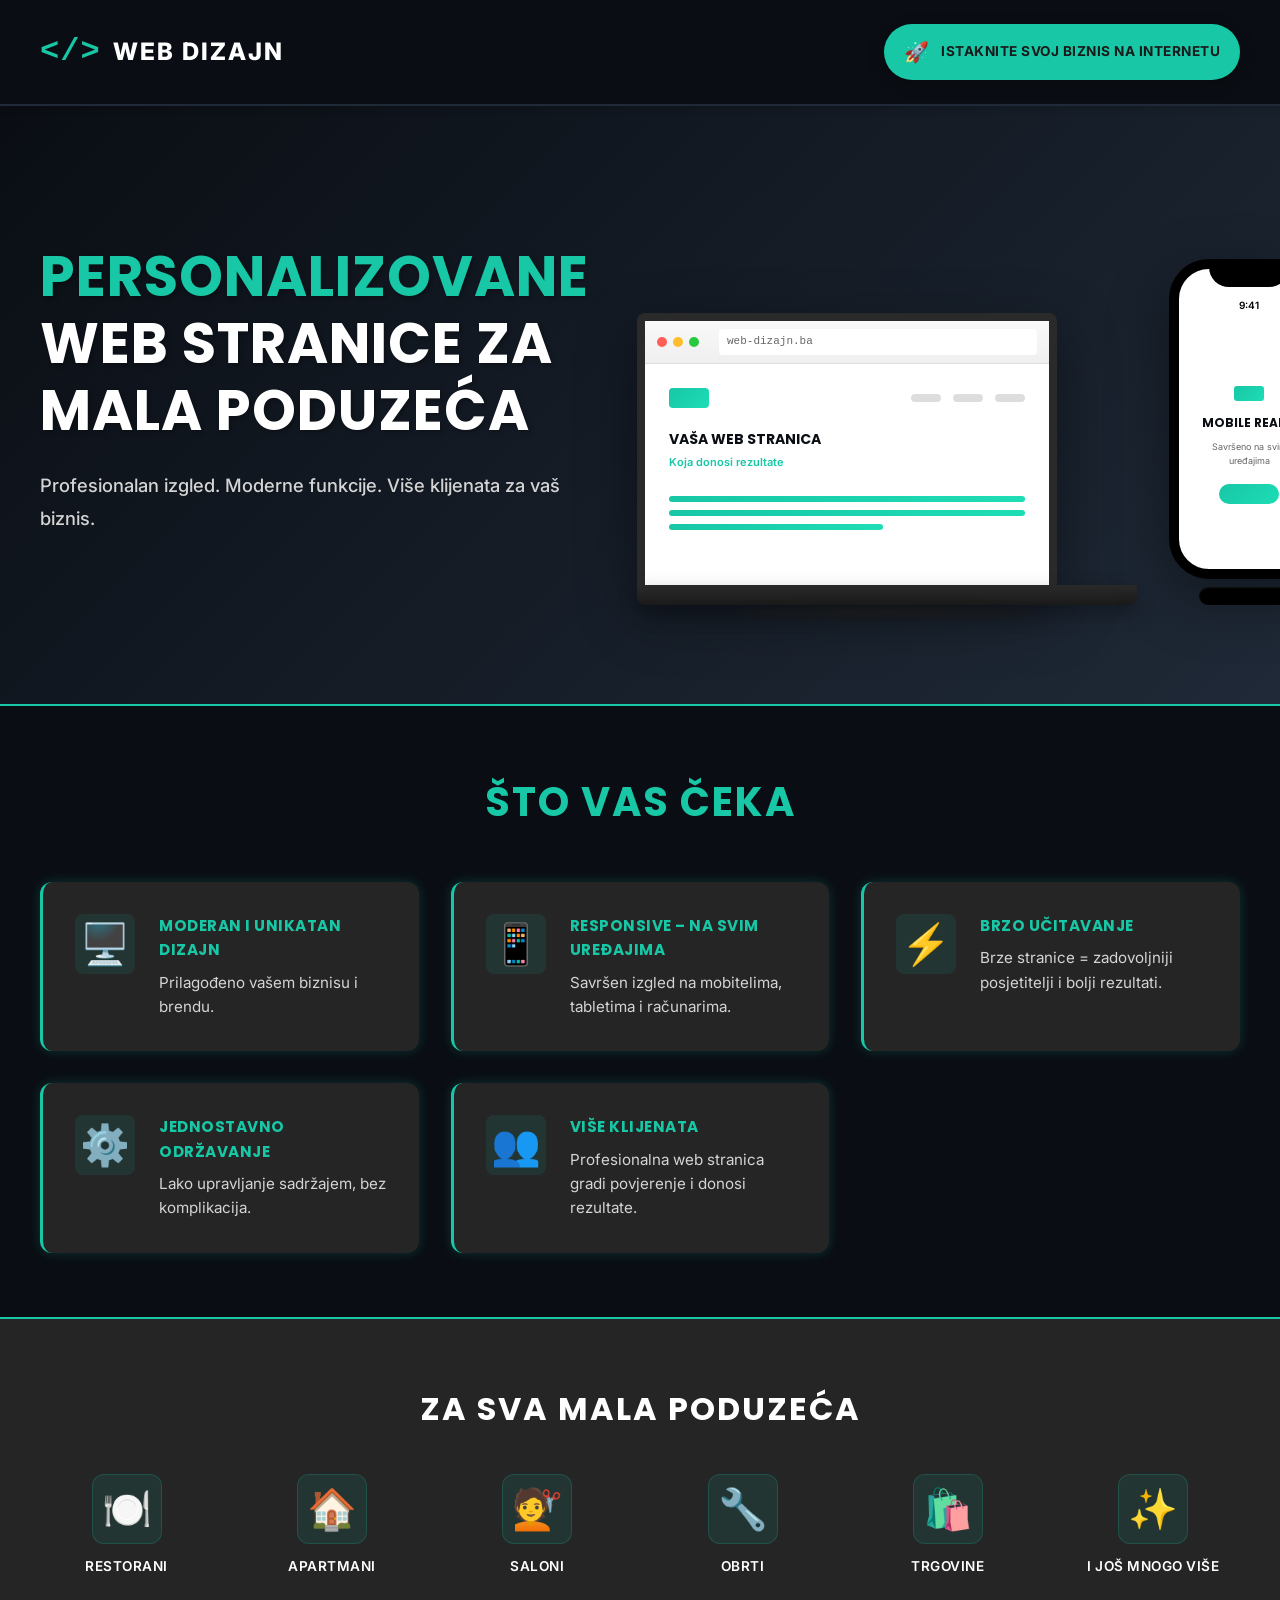
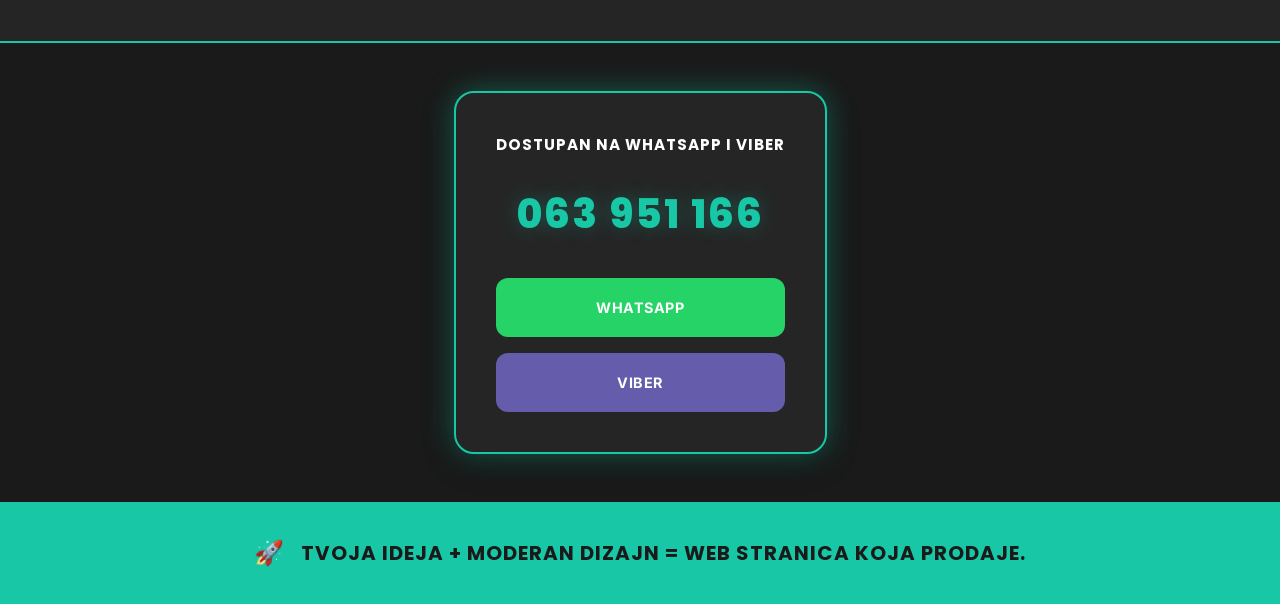
==== index.html @ a3af0c7a "putanja" ====
<!doctype html>
<html lang="en">
  <head>
    <meta charset="UTF-8" />
    <meta name="viewport" content="width=device-width, initial-scale=1.0" />
    <title>Web Dizajn - Profesionalne Web Stranice za Mala Poduzeća</title>
    <link rel="stylesheet" href="styles.css" />
    <link rel="preconnect" href="https://fonts.googleapis.com" />
    <link rel="preconnect" href="https://fonts.gstatic.com" crossorigin />
    <link
      href="https://fonts.googleapis.com/css2?family=Poppins:wght@400;600;700;800&family=Inter:wght@400;500;600;700&display=swap"
      rel="stylesheet"
    />
  </head>
  <body>
    <!-- Header -->
    <header class="header">
      <div class="header-container">
        <div class="logo">
          <span class="logo-icon">&lt;/&gt;</span>
          <span class="logo-text">WEB DIZAJN</span>
        </div>
        <div class="header-badge">
          <span class="badge-rocket">🚀</span>
          <span class="badge-text">ISTAKNITE SVOJ BIZNIS NA INTERNETU</span>
        </div>
      </div>
    </header>

    <!-- Hero Section -->
    <section class="hero">
      <div class="hero-container">
        <div class="hero-content">
          <h1 class="hero-headline">
            PERSONALIZOVANE WEB STRANICE ZA MALA PODUZEĆA
          </h1>
          <p class="hero-subtext">
            Profesionalan izgled. Moderne funkcije. Više klijenata za vaš
            biznis.
          </p>
        </div>
        <div class="hero-mockup">
          <div class="mockup-container">
            <!-- Laptop Mockup -->
            <div class="laptop-mockup">
              <div class="laptop-screen">
                <div class="browser-bar">
                  <div class="browser-buttons">
                    <span></span>
                    <span></span>
                    <span></span>
                  </div>
                  <div class="browser-url">web-dizajn.ba</div>
                </div>
                <div class="screen-content">
                  <div class="content-header">
                    <div class="logo-demo"></div>
                    <div class="nav-items">
                      <div></div>
                      <div></div>
                      <div></div>
                    </div>
                  </div>
                  <div class="content-hero">
                    <h2>VAŠA WEB STRANICA</h2>
                    <p>Koja donosi rezultate</p>
                  </div>
                  <div class="content-features">
                    <div class="feature-bar"></div>
                    <div class="feature-bar"></div>
                    <div class="feature-bar short"></div>
                  </div>
                </div>
              </div>
              <div class="laptop-base"></div>
            </div>

            <!-- iPhone Mockup -->
            <div class="iphone-mockup">
              <div class="iphone-notch"></div>
              <div class="iphone-screen">
                <div class="phone-content">
                  <div class="phone-header">
                    <span>9:41</span>
                  </div>
                  <div class="phone-body">
                    <div class="phone-logo"></div>
                    <h3>MOBILE READY</h3>
                    <p>Savršeno na svim uređajima</p>
                    <div class="phone-button"></div>
                  </div>
                </div>
              </div>
              <div class="iphone-home-button"></div>
            </div>
          </div>
        </div>
      </div>
    </section>

    <!-- Features Section -->
    <section class="features">
      <div class="features-container">
        <h2 class="section-title">Što Vas Čeka</h2>
        <div class="features-grid">
          <div class="feature-item">
            <div class="feature-icon">🖥️</div>
            <div class="feature-text">
              <h3>MODERAN I UNIKATAN DIZAJN</h3>
              <p>Prilagođeno vašem biznisu i brendu.</p>
            </div>
          </div>
          <div class="feature-item">
            <div class="feature-icon">📱</div>
            <div class="feature-text">
              <h3>RESPONSIVE – NA SVIM UREĐAJIMA</h3>
              <p>Savršen izgled na mobitelima, tabletima i računarima.</p>
            </div>
          </div>
          <div class="feature-item">
            <div class="feature-icon">⚡</div>
            <div class="feature-text">
              <h3>BRZO UČITAVANJE</h3>
              <p>
                Brze stranice = zadovoljniji posjetitelji i bolji rezultati.
              </p>
            </div>
          </div>
          <div class="feature-item">
            <div class="feature-icon">⚙️</div>
            <div class="feature-text">
              <h3>JEDNOSTAVNO ODRŽAVANJE</h3>
              <p>Lako upravljanje sadržajem, bez komplikacija.</p>
            </div>
          </div>
          <div class="feature-item">
            <div class="feature-icon">👥</div>
            <div class="feature-text">
              <h3>VIŠE KLIJENATA</h3>
              <p>
                Profesionalna web stranica gradi povjerenje i donosi rezultate.
              </p>
            </div>
          </div>
        </div>
      </div>
    </section>

    <!-- Industry Icons Section -->
    <section class="industries">
      <div class="industries-container">
        <h2 class="industries-title">ZA SVA MALA PODUZEĆA</h2>
        <div class="industries-icons">
          <div class="industry-item">
            <div class="industry-icon">🍽️</div>
            <span>Restorani</span>
          </div>
          <div class="industry-item">
            <div class="industry-icon">🏠</div>
            <span>Apartmani</span>
          </div>
          <div class="industry-item">
            <div class="industry-icon">💇</div>
            <span>Saloni</span>
          </div>
          <div class="industry-item">
            <div class="industry-icon">🔧</div>
            <span>Obrti</span>
          </div>
          <div class="industry-item">
            <div class="industry-icon">🛍️</div>
            <span>Trgovine</span>
          </div>
          <div class="industry-item">
            <div class="industry-icon">✨</div>
            <span>I još mnogo više</span>
          </div>
        </div>
      </div>
    </section>

    <!-- CTA Contact Box -->
    <section class="cta-section">
      <div class="cta-box">
        <p class="cta-title">DOSTUPAN NA WHATSAPP I VIBER</p>
        <p class="cta-phone">063 951 166</p>
        <div class="cta-buttons">
          <a
            href="https://wa.me/387063951166"
            class="btn btn-whatsapp"
            target="_blank"
          >
            <span>WhatsApp</span>
          </a>
          <a href="viber://chat?number=%2B387063951166" class="btn btn-viber">
            <span>Viber</span>
          </a>
        </div>
      </div>
    </section>

    <!-- Footer Banner -->
    <footer class="footer">
      <div class="footer-content">
        <span class="footer-rocket">🚀</span>
        <span class="footer-text"
          >TVOJA IDEJA + MODERAN DIZAJN = WEB STRANICA KOJA PRODAJE.</span
        >
      </div>
    </footer>

    <script src="script.js"></script>
  </body>
</html>
---- styles.css ----
/* ============================================
   CSS Variables & Root Styles
   ============================================ */

:root {
  --color-navy: #0a0e14;
  --color-teal: #17c7a6;
  --color-teal-light: #1eddb5;
  --color-teal-glow: #17c7a6;
  --color-charcoal: #1a1a1a;
  --color-charcoal-light: #252525;
  --color-white: #ffffff;
  --color-text-light: #d4d4d4;
  --color-text-muted: #999999;
  --color-dark-light: #1f2937;
  --color-whatsapp: #25d366;
  --color-viber: #665cac;

  --font-primary: "Poppins", sans-serif;
  --font-secondary: "Inter", sans-serif;

  --transition: all 0.3s ease;
  --shadow-sm: 0 2px 8px rgba(0, 0, 0, 0.15);
  --shadow-md: 0 4px 16px rgba(0, 0, 0, 0.25);
  --shadow-lg: 0 8px 32px rgba(0, 0, 0, 0.3);
  --glow-sm: 0 0 12px rgba(23, 199, 166, 0.2);
  --glow-md: 0 0 20px rgba(23, 199, 166, 0.3);
  --glow-lg: 0 0 30px rgba(23, 199, 166, 0.4);
}

/* ============================================
   Reset & Base Styles
   ============================================ */

* {
  margin: 0;
  padding: 0;
  box-sizing: border-box;
}

html {
  scroll-behavior: smooth;
}

body {
  font-family: var(--font-secondary);
  background-color: var(--color-navy);
  color: var(--color-white);
  line-height: 1.6;
  overflow-x: hidden;
}

h1,
h2,
h3,
h4,
h5,
h6 {
  font-family: var(--font-primary);
  font-weight: 700;
}

a {
  color: var(--color-teal);
  text-decoration: none;
  transition: var(--transition);
}

a:hover {
  color: var(--color-white);
}

/* ============================================
   Header Styles
   ============================================ */

.header {
  background-color: var(--color-navy);
  padding: 1.5rem 2rem;
  border-bottom: 2px solid var(--color-dark-light);
  position: sticky;
  top: 0;
  z-index: 100;
  box-shadow: var(--shadow-sm);
}

.header-container {
  max-width: 1200px;
  margin: 0 auto;
  display: flex;
  justify-content: space-between;
  align-items: center;
  gap: 2rem;
}

.logo {
  display: flex;
  align-items: center;
  gap: 0.75rem;
  font-size: 1.5rem;
  font-weight: 800;
  letter-spacing: 1px;
}

.logo-icon {
  color: var(--color-teal);
  font-size: 2rem;
  font-family: "Courier New", monospace;
  font-weight: 700;
}

.logo-text {
  color: var(--color-white);
  text-transform: uppercase;
  letter-spacing: 2px;
}

.header-badge {
  display: flex;
  align-items: center;
  gap: 0.75rem;
  background-color: var(--color-teal);
  color: var(--color-charcoal);
  padding: 0.75rem 1.25rem;
  border-radius: 50px;
  font-weight: 700;
  font-size: 0.85rem;
  letter-spacing: 0.5px;
  box-shadow: var(--shadow-md);
  text-transform: uppercase;
}

.badge-rocket {
  font-size: 1.25rem;
  animation: bounce 2s infinite;
}

@keyframes bounce {
  0%,
  100% {
    transform: translateY(0);
  }
  50% {
    transform: translateY(-8px);
  }
}

/* ============================================
   Hero Section
   ============================================ */

.hero {
  background: linear-gradient(
    135deg,
    var(--color-navy) 0%,
    var(--color-dark-light) 100%
  );
  padding: 4rem 2rem;
  min-height: 600px;
  display: flex;
  align-items: center;
  border-bottom: 2px solid var(--color-teal);
}

.hero-container {
  max-width: 1200px;
  margin: 0 auto;
  display: grid;
  grid-template-columns: 1fr 1fr;
  gap: 3rem;
  align-items: center;
}

.hero-headline {
  font-size: clamp(2rem, 5vw, 3.5rem);
  line-height: 1.2;
  margin-bottom: 1.5rem;
  color: var(--color-white);
  text-transform: uppercase;
  letter-spacing: 1px;
  text-shadow: 2px 2px 4px rgba(0, 0, 0, 0.3);
}

.hero-headline::first-line {
  color: var(--color-teal);
}

.hero-subtext {
  font-size: 1.15rem;
  color: var(--color-text-light);
  margin-bottom: 2rem;
  line-height: 1.8;
  font-weight: 500;
}

.hero-mockup {
  display: flex;
  align-items: center;
  justify-content: center;
  perspective: 1200px;
}

.mockup-container {
  display: flex;
  gap: 2rem;
  align-items: flex-end;
  justify-content: center;
  perspective: 1200px;
  position: relative;
  width: 100%;
  height: 400px;
}

/* ============================================
   Laptop Mockup
   ============================================ */

.laptop-mockup {
  perspective: 1000px;
  transform-style: preserve-3d;
  animation: rotateInLaptop 1.2s ease-out;
}

@keyframes rotateInLaptop {
  from {
    opacity: 0;
    transform: rotateX(20deg) rotateY(-25deg) translateZ(-50px);
  }
  to {
    opacity: 1;
    transform: rotateX(5deg) rotateY(-15deg) translateZ(0);
  }
}

.laptop-screen {
  width: 420px;
  height: 280px;
  background: linear-gradient(135deg, #f5f5f5 0%, #e8e8e8 100%);
  border-radius: 8px;
  overflow: hidden;
  box-shadow:
    0 20px 60px rgba(0, 0, 0, 0.4),
    inset 0 1px 0 rgba(255, 255, 255, 0.6);
  position: relative;
  border: 8px solid #2a2a2a;
}

.browser-bar {
  background: linear-gradient(180deg, #f9f9f9 0%, #efefef 100%);
  padding: 8px 12px;
  display: flex;
  align-items: center;
  gap: 8px;
  border-bottom: 1px solid #ddd;
}

.browser-buttons {
  display: flex;
  gap: 6px;
}

.browser-buttons span {
  width: 10px;
  height: 10px;
  border-radius: 50%;
  background: #ff5f56;
}

.browser-buttons span:nth-child(2) {
  background: #ffbd2e;
}

.browser-buttons span:nth-child(3) {
  background: #27c93f;
}

.browser-url {
  flex: 1;
  margin-left: 12px;
  font-size: 11px;
  color: #666;
  font-family: monospace;
  background: white;
  padding: 4px 8px;
  border-radius: 4px;
}

.screen-content {
  padding: 24px;
  height: calc(100% - 40px);
  background: white;
  display: flex;
  flex-direction: column;
  gap: 12px;
}

.content-header {
  display: flex;
  justify-content: space-between;
  align-items: center;
  margin-bottom: 8px;
}

.logo-demo {
  width: 40px;
  height: 20px;
  background: linear-gradient(135deg, #17c7a6, #1eddb5);
  border-radius: 4px;
}

.nav-items {
  display: flex;
  gap: 12px;
}

.nav-items div {
  width: 30px;
  height: 8px;
  background: #ddd;
  border-radius: 4px;
}

.content-hero {
  margin-bottom: 12px;
}

.content-hero h2 {
  font-size: 14px;
  color: #0a0e14;
  margin-bottom: 4px;
  font-weight: 700;
}

.content-hero p {
  font-size: 11px;
  color: #17c7a6;
  font-weight: 600;
}

.content-features {
  flex: 1;
  display: flex;
  flex-direction: column;
  gap: 8px;
}

.feature-bar {
  height: 6px;
  background: linear-gradient(90deg, #17c7a6, #1eddb5);
  border-radius: 3px;
}

.feature-bar.short {
  width: 60%;
}

.laptop-base {
  width: 500px;
  height: 20px;
  background: linear-gradient(180deg, #2a2a2a 0%, #1a1a1a 100%);
  border-radius: 0 0 8px 8px;
  position: relative;
  margin-top: -8px;
  box-shadow: 0 8px 20px rgba(0, 0, 0, 0.3);
}

.laptop-base::before {
  content: "";
  position: absolute;
  bottom: -12px;
  left: 50%;
  transform: translateX(-50%);
  width: 300px;
  height: 8px;
  background: #1a1a1a;
  border-radius: 50%;
  filter: blur(4px);
}

/* ============================================
   iPhone Mockup
   ============================================ */

.iphone-mockup {
  width: 160px;
  perspective: 1000px;
  animation: rotateInPhone 1.2s ease-out;
}

@keyframes rotateInPhone {
  from {
    opacity: 0;
    transform: rotateX(20deg) rotateY(25deg) translateZ(-50px);
  }
  to {
    opacity: 1;
    transform: rotateX(5deg) rotateY(15deg) translateZ(0);
  }
}

.iphone-screen {
  width: 160px;
  height: 320px;
  background: white;
  border-radius: 40px;
  border: 10px solid #000;
  overflow: hidden;
  position: relative;
  box-shadow:
    0 20px 60px rgba(0, 0, 0, 0.4),
    inset 0 0 0 1px rgba(255, 255, 255, 0.2);
}

.iphone-notch {
  position: absolute;
  top: 8px;
  left: 50%;
  transform: translateX(-50%);
  width: 80px;
  height: 20px;
  background: black;
  border-radius: 0 0 24px 24px;
  z-index: 10;
}

.phone-content {
  width: 100%;
  height: 100%;
  display: flex;
  flex-direction: column;
  padding-top: 28px;
}

.phone-header {
  text-align: center;
  font-size: 10px;
  color: black;
  font-weight: 600;
  margin-bottom: 8px;
}

.phone-body {
  flex: 1;
  display: flex;
  flex-direction: column;
  align-items: center;
  justify-content: center;
  gap: 8px;
  padding: 12px;
  text-align: center;
}

.phone-logo {
  width: 30px;
  height: 15px;
  background: linear-gradient(135deg, #17c7a6, #1eddb5);
  border-radius: 3px;
  margin-bottom: 4px;
}

.phone-body h3 {
  font-size: 12px;
  color: #0a0e14;
  font-weight: 700;
  margin: 0;
}

.phone-body p {
  font-size: 9px;
  color: #666;
  margin: 0;
}

.phone-button {
  width: 60px;
  height: 20px;
  background: linear-gradient(135deg, #17c7a6, #1eddb5);
  border-radius: 20px;
  margin-top: 8px;
}

.iphone-home-button {
  width: 100px;
  height: 18px;
  background: #000;
  border-radius: 20px;
  margin: 8px auto 0;
  box-shadow: inset 0 1px 2px rgba(255, 255, 255, 0.1);
}

/* ============================================
   Features Section
   ============================================ */

.features {
  background-color: var(--color-navy);
  padding: 4rem 2rem;
  border-bottom: 2px solid var(--color-teal);
}

.features-container {
  max-width: 1200px;
  margin: 0 auto;
}

.section-title {
  font-size: 2.5rem;
  text-align: center;
  margin-bottom: 3rem;
  text-transform: uppercase;
  letter-spacing: 2px;
  color: var(--color-teal);
}

.features-grid {
  display: grid;
  grid-template-columns: repeat(auto-fit, minmax(300px, 1fr));
  gap: 2rem;
}

.feature-item {
  display: flex;
  gap: 1.5rem;
  padding: 2rem;
  background-color: var(--color-charcoal-light);
  border-radius: 12px;
  border-left: 3px solid var(--color-teal);
  box-shadow: var(--glow-sm);
  transition: var(--transition);
  cursor: pointer;
}

.feature-item:hover {
  transform: translateX(10px);
  box-shadow: var(--shadow-lg), var(--glow-sm);
  background-color: rgba(23, 199, 166, 0.05);
}

.feature-icon {
  font-size: 2.5rem;
  flex-shrink: 0;
  display: flex;
  align-items: center;
  justify-content: center;
  min-width: 60px;
  height: 60px;
  background-color: rgba(23, 199, 166, 0.1);
  border-radius: 8px;
}

.feature-text h3 {
  color: var(--color-teal);
  margin-bottom: 0.5rem;
  text-transform: uppercase;
  font-size: 0.95rem;
  letter-spacing: 0.5px;
}

.feature-text p {
  color: var(--color-text-light);
  font-size: 0.95rem;
  line-height: 1.6;
}

/* ============================================
   Industries Section
   ============================================ */

.industries {
  background-color: var(--color-charcoal-light);
  padding: 4rem 2rem;
  border-bottom: 2px solid var(--color-teal);
}

.industries-container {
  max-width: 1200px;
  margin: 0 auto;
  text-align: center;
}

.industries-title {
  font-size: 2rem;
  text-transform: uppercase;
  letter-spacing: 2px;
  margin-bottom: 2.5rem;
  color: var(--color-white);
}

.industries-icons {
  display: grid;
  grid-template-columns: repeat(auto-fit, minmax(120px, 1fr));
  gap: 2rem;
  justify-items: center;
}

.industry-item {
  display: flex;
  flex-direction: column;
  align-items: center;
  gap: 0.75rem;
  transition: var(--transition);
}

.industry-item:hover {
  transform: scale(1.1);
}

.industry-icon {
  font-size: 2.5rem;
  display: flex;
  align-items: center;
  justify-content: center;
  width: 70px;
  height: 70px;
  background-color: rgba(23, 199, 166, 0.1);
  border-radius: 12px;
  transition: var(--transition);
  border: 1px solid rgba(23, 199, 166, 0.2);
}

.industry-item:hover .industry-icon {
  background-color: var(--color-teal);
  color: var(--color-charcoal);
  box-shadow: var(--glow-md);
}

.industry-item span {
  font-size: 0.85rem;
  font-weight: 600;
  text-transform: uppercase;
  letter-spacing: 0.5px;
  color: var(--color-white);
  text-align: center;
}

/* ============================================
   CTA Contact Box
   ============================================ */

.cta-section {
  background-color: var(--color-charcoal);
  padding: 3rem 2rem;
  display: flex;
  justify-content: center;
  align-items: center;
  min-height: 400px;
  position: relative;
}

.cta-box {
  background-color: var(--color-charcoal-light);
  border: 2px solid var(--color-teal);
  border-radius: 20px;
  padding: 2.5rem;
  max-width: 400px;
  box-shadow: var(--glow-lg), var(--shadow-lg);
  animation: slideInUp 0.8s ease-out;
}

@keyframes slideInUp {
  from {
    opacity: 0;
    transform: translateY(50px);
  }
  to {
    opacity: 1;
    transform: translateY(0);
  }
}

.cta-title {
  font-family: var(--font-primary);
  font-size: 0.95rem;
  font-weight: 700;
  text-transform: uppercase;
  letter-spacing: 1px;
  color: var(--color-white);
  margin-bottom: 1.5rem;
  text-align: center;
}

.cta-phone {
  font-family: var(--font-primary);
  font-size: 2.5rem;
  font-weight: 800;
  color: var(--color-teal);
  text-align: center;
  margin-bottom: 2rem;
  letter-spacing: 2px;
  text-shadow: 0 0 20px rgba(23, 199, 166, 0.3);
}

.cta-buttons {
  display: flex;
  gap: 1rem;
  flex-direction: column;
}

.btn {
  display: flex;
  align-items: center;
  justify-content: center;
  gap: 0.75rem;
  padding: 1rem 1.5rem;
  border-radius: 12px;
  font-weight: 700;
  text-transform: uppercase;
  font-size: 0.9rem;
  letter-spacing: 0.5px;
  transition: var(--transition);
  border: 2px solid transparent;
  cursor: pointer;
  text-decoration: none;
}

.btn-icon {
  font-size: 1.25rem;
}

.btn-icon-svg {
  width: 1.5rem;
  height: 1.5rem;
  display: inline-flex;
  align-items: center;
  justify-content: center;
}

.btn-whatsapp {
  background-color: var(--color-whatsapp);
  color: var(--color-white);
}

.btn-whatsapp:hover {
  background-color: rgba(37, 211, 102, 0.9);
  transform: translateY(-3px);
  box-shadow: 0 8px 20px rgba(37, 211, 102, 0.3);
}

.btn-viber {
  background-color: var(--color-viber);
  color: var(--color-white);
}

.btn-viber:hover {
  background-color: rgba(102, 92, 172, 0.9);
  transform: translateY(-3px);
  box-shadow: 0 8px 20px rgba(102, 92, 172, 0.3);
}

/* ============================================
   Footer Banner
   ============================================ */

.footer {
  background-color: var(--color-teal);
  padding: 2rem;
  text-align: center;
}

.footer-content {
  max-width: 1200px;
  margin: 0 auto;
  display: flex;
  align-items: center;
  justify-content: center;
  gap: 1rem;
  font-family: var(--font-primary);
  font-size: clamp(0.9rem, 3vw, 1.25rem);
  font-weight: 700;
  color: var(--color-charcoal);
  text-transform: uppercase;
  letter-spacing: 1px;
  line-height: 1.6;
}

.footer-rocket {
  font-size: 1.5rem;
  animation: bounce 2s infinite;
}

/* ============================================
   Responsive Design
   ============================================ */

@media (max-width: 768px) {
  .header-container {
    flex-direction: column;
    gap: 1rem;
  }

  .header-badge {
    width: 100%;
    justify-content: center;
    flex-wrap: wrap;
    font-size: 0.75rem;
  }

  .hero-container {
    grid-template-columns: 1fr;
    gap: 2rem;
  }

  .hero {
    padding: 2.5rem 1.5rem;
    min-height: auto;
  }

  .hero-headline {
    font-size: 1.75rem;
  }

  .mockup-container {
    height: 300px;
    gap: 1rem;
  }

  .laptop-screen {
    width: 300px;
    height: 200px;
  }

  .iphone-mockup {
    width: 120px;
  }

  .iphone-screen {
    width: 120px;
    height: 240px;
  }

  .features-grid {
    grid-template-columns: 1fr;
  }

  .feature-item {
    flex-direction: column;
    text-align: center;
  }

  .feature-icon {
    margin: 0 auto;
  }

  .industries-icons {
    grid-template-columns: repeat(3, 1fr);
    gap: 1rem;
  }

  .industry-icon {
    width: 60px;
    height: 60px;
    font-size: 2rem;
  }

  .industry-item span {
    font-size: 0.7rem;
  }

  .cta-section {
    justify-content: center;
    padding: 2rem 1rem;
    min-height: auto;
  }

  .cta-box {
    max-width: 100%;
    width: 100%;
    padding: 2rem;
  }

  .cta-phone {
    font-size: 2rem;
  }

  .footer-content {
    flex-direction: column;
    font-size: 0.9rem;
    gap: 0.75rem;
  }
}

@media (max-width: 480px) {
  .header {
    padding: 1rem 1rem;
  }

  .logo {
    font-size: 1.1rem;
  }

  .logo-icon {
    font-size: 1.5rem;
  }

  .header-badge {
    font-size: 0.65rem;
    padding: 0.5rem 0.75rem;
  }

  .hero-headline {
    font-size: 1.4rem;
  }

  .hero-subtext {
    font-size: 0.95rem;
  }

  .mockup-container {
    height: 250px;
    gap: 0.5rem;
  }

  .laptop-screen {
    width: 220px;
    height: 150px;
  }

  .iphone-mockup {
    width: 90px;
  }

  .iphone-screen {
    width: 90px;
    height: 180px;
  }

  .section-title {
    font-size: 1.75rem;
  }

  .feature-item {
    padding: 1.5rem;
  }

  .feature-icon {
    font-size: 2rem;
    width: 50px;
    height: 50px;
  }

  .industries-icons {
    grid-template-columns: repeat(2, 1fr);
    gap: 0.75rem;
  }

  .cta-box {
    padding: 1.5rem;
  }

  .cta-title {
    font-size: 0.85rem;
  }

  .cta-phone {
    font-size: 1.75rem;
    margin-bottom: 1rem;
  }

  .btn {
    padding: 0.85rem 1rem;
    font-size: 0.8rem;
  }

  .btn-icon {
    font-size: 1rem;
  }

  .footer-content {
    font-size: 0.8rem;
  }
}
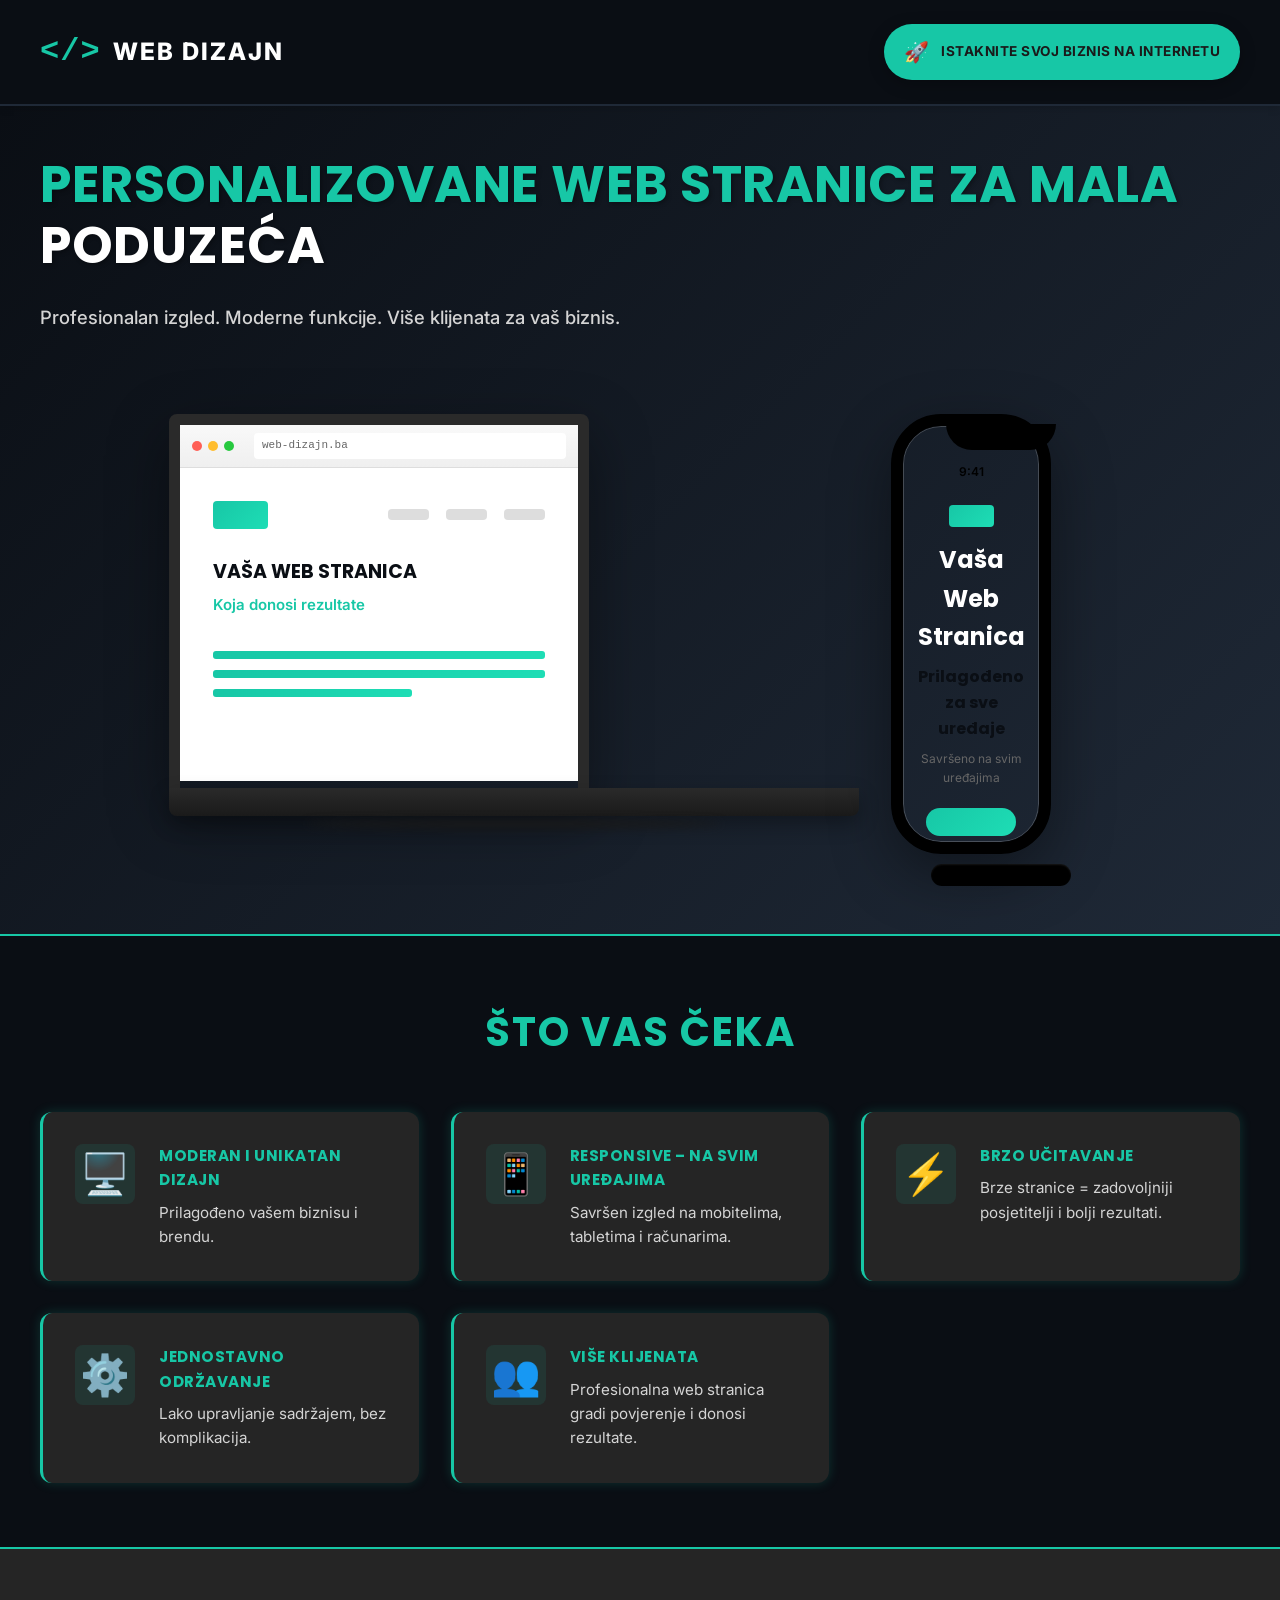
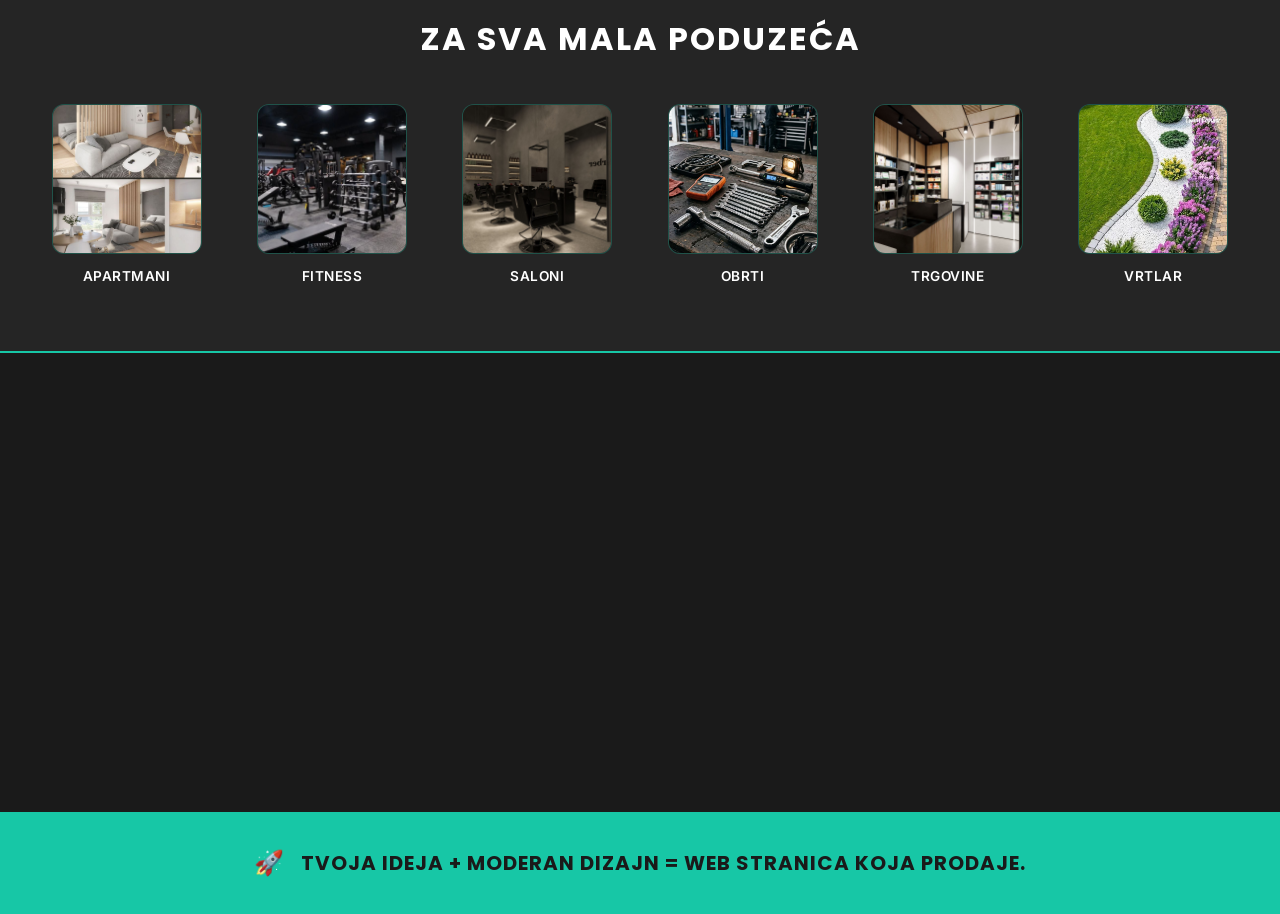
==== commit e1a71a70: "cao" ====
--- a/index.html
+++ b/index.html
@@ -85,7 +85,8 @@
                   </div>
                   <div class="phone-body">
                     <div class="phone-logo"></div>
-                    <h3>MOBILE READY</h3>
+                    <h2>Vaša Web Stranica</h2>
+                    <h3>Prilagođeno za sve uređaje</h3>
                     <p>Savršeno na svim uređajima</p>
                     <div class="phone-button"></div>
                   </div>
@@ -152,28 +153,40 @@
         <h2 class="industries-title">ZA SVA MALA PODUZEĆA</h2>
         <div class="industries-icons">
           <div class="industry-item">
-            <div class="industry-icon">🍽️</div>
-            <span>Restorani</span>
-          </div>
-          <div class="industry-item">
-            <div class="industry-icon">🏠</div>
+            <div class="industry-icon">
+              <img src="photos/apartman.jpeg" alt="Apartmani" />
+            </div>
             <span>Apartmani</span>
           </div>
           <div class="industry-item">
-            <div class="industry-icon">💇</div>
+            <div class="industry-icon">
+              <img src="photos/fitness.jpeg" alt="Fitness" />
+            </div>
+            <span>Fitness</span>
+          </div>
+          <div class="industry-item">
+            <div class="industry-icon">
+              <img src="photos/frizerski.jpeg" alt="Saloni" />
+            </div>
             <span>Saloni</span>
           </div>
           <div class="industry-item">
-            <div class="industry-icon">🔧</div>
+            <div class="industry-icon">
+              <img src="photos/mehanicar.jpeg" alt="Obrti" />
+            </div>
             <span>Obrti</span>
           </div>
           <div class="industry-item">
-            <div class="industry-icon">🛍️</div>
+            <div class="industry-icon">
+              <img src="photos/trgovina.jpeg" alt="Trgovine" />
+            </div>
             <span>Trgovine</span>
           </div>
           <div class="industry-item">
-            <div class="industry-icon">✨</div>
-            <span>I još mnogo više</span>
+            <div class="industry-icon">
+              <img src="photos/vrtlar.jpeg" alt="Vrtlar" />
+            </div>
+            <span>Vrtlar</span>
           </div>
         </div>
       </div>
--- a/styles.css
+++ b/styles.css
@@ -40,6 +40,7 @@
 
 html {
   scroll-behavior: smooth;
+  overflow-x: hidden;
 }
 
 body {
@@ -48,6 +49,8 @@
   color: var(--color-white);
   line-height: 1.6;
   overflow-x: hidden;
+  width: 100%;
+  max-width: 100vw;
 }
 
 h1,
@@ -155,30 +158,34 @@
     var(--color-navy) 0%,
     var(--color-dark-light) 100%
   );
-  padding: 4rem 2rem;
-  min-height: 600px;
+  padding: 3rem 1.5rem;
+  min-height: auto;
   display: flex;
   align-items: center;
   border-bottom: 2px solid var(--color-teal);
+  width: 100%;
+  overflow: hidden;
 }
 
 .hero-container {
   max-width: 1200px;
+  width: 100%;
   margin: 0 auto;
   display: grid;
-  grid-template-columns: 1fr 1fr;
+  grid-template-columns: 1fr;
   gap: 3rem;
   align-items: center;
 }
 
 .hero-headline {
-  font-size: clamp(2rem, 5vw, 3.5rem);
+  font-size: clamp(1.5rem, 4vw, 3.5rem);
   line-height: 1.2;
   margin-bottom: 1.5rem;
   color: var(--color-white);
   text-transform: uppercase;
-  letter-spacing: 1px;
+  letter-spacing: 0.5px;
   text-shadow: 2px 2px 4px rgba(0, 0, 0, 0.3);
+  word-wrap: break-word;
 }
 
 .hero-headline::first-line {
@@ -202,13 +209,23 @@
 
 .mockup-container {
   display: flex;
+<<<<<<< HEAD
+  gap: 1.5rem;
+=======
+  flex-direction: row;
   gap: 2rem;
+>>>>>>> a600407 (Upd2)
   align-items: flex-end;
   justify-content: center;
   perspective: 1200px;
   position: relative;
   width: 100%;
-  height: 400px;
+<<<<<<< HEAD
+  min-height: auto;
+=======
+  max-height: 400px;
+>>>>>>> a600407 (Upd2)
+  flex-wrap: wrap;
 }
 
 /* ============================================
@@ -233,8 +250,15 @@
 }
 
 .laptop-screen {
-  width: 420px;
-  height: 280px;
+<<<<<<< HEAD
+  width: 100%;
+  max-width: 420px;
+  height: auto;
+  aspect-ratio: 420 / 280;
+=======
+  width: 580px;
+  height: 385px;
+>>>>>>> a600407 (Upd2)
   background: linear-gradient(135deg, #f5f5f5 0%, #e8e8e8 100%);
   border-radius: 8px;
   overflow: hidden;
@@ -242,7 +266,7 @@
     0 20px 60px rgba(0, 0, 0, 0.4),
     inset 0 1px 0 rgba(255, 255, 255, 0.6);
   position: relative;
-  border: 8px solid #2a2a2a;
+  border: 11px solid #2a2a2a;
 }
 
 .browser-bar {
@@ -286,53 +310,53 @@
 }
 
 .screen-content {
-  padding: 24px;
-  height: calc(100% - 40px);
+  padding: 33px;
+  height: calc(100% - 50px);
   background: white;
   display: flex;
   flex-direction: column;
-  gap: 12px;
+  gap: 17px;
 }
 
 .content-header {
   display: flex;
   justify-content: space-between;
   align-items: center;
-  margin-bottom: 8px;
+  margin-bottom: 11px;
 }
 
 .logo-demo {
-  width: 40px;
-  height: 20px;
+  width: 55px;
+  height: 28px;
   background: linear-gradient(135deg, #17c7a6, #1eddb5);
   border-radius: 4px;
 }
 
 .nav-items {
   display: flex;
-  gap: 12px;
+  gap: 17px;
 }
 
 .nav-items div {
-  width: 30px;
-  height: 8px;
+  width: 41px;
+  height: 11px;
   background: #ddd;
   border-radius: 4px;
 }
 
 .content-hero {
-  margin-bottom: 12px;
+  margin-bottom: 17px;
 }
 
 .content-hero h2 {
-  font-size: 14px;
+  font-size: 19px;
   color: #0a0e14;
-  margin-bottom: 4px;
+  margin-bottom: 6px;
   font-weight: 700;
 }
 
 .content-hero p {
-  font-size: 11px;
+  font-size: 15px;
   color: #17c7a6;
   font-weight: 600;
 }
@@ -341,11 +365,11 @@
   flex: 1;
   display: flex;
   flex-direction: column;
-  gap: 8px;
+  gap: 11px;
 }
 
 .feature-bar {
-  height: 6px;
+  height: 8px;
   background: linear-gradient(90deg, #17c7a6, #1eddb5);
   border-radius: 3px;
 }
@@ -355,12 +379,12 @@
 }
 
 .laptop-base {
-  width: 500px;
-  height: 20px;
+  width: 690px;
+  height: 28px;
   background: linear-gradient(180deg, #2a2a2a 0%, #1a1a1a 100%);
   border-radius: 0 0 8px 8px;
   position: relative;
-  margin-top: -8px;
+  margin-top: -11px;
   box-shadow: 0 8px 20px rgba(0, 0, 0, 0.3);
 }
 
@@ -370,7 +394,7 @@
   bottom: -12px;
   left: 50%;
   transform: translateX(-50%);
-  width: 300px;
+  width: 415px;
   height: 8px;
   background: #1a1a1a;
   border-radius: 50%;
@@ -382,7 +406,7 @@
    ============================================ */
 
 .iphone-mockup {
-  width: 160px;
+  width: 220px;
   perspective: 1000px;
   animation: rotateInPhone 1.2s ease-out;
 }
@@ -399,11 +423,18 @@
 }
 
 .iphone-screen {
-  width: 160px;
-  height: 320px;
+<<<<<<< HEAD
+  width: 100%;
+  max-width: 160px;
+  height: auto;
+  aspect-ratio: 160 / 320;
+=======
+  width: 220px;
+  height: 440px;
+>>>>>>> a600407 (Upd2)
   background: white;
-  border-radius: 40px;
-  border: 10px solid #000;
+  border-radius: 50px;
+  border: 12px solid #000;
   overflow: hidden;
   position: relative;
   box-shadow:
@@ -413,13 +444,13 @@
 
 .iphone-notch {
   position: absolute;
-  top: 8px;
+  top: 10px;
   left: 50%;
   transform: translateX(-50%);
-  width: 80px;
-  height: 20px;
+  width: 110px;
+  height: 26px;
   background: black;
-  border-radius: 0 0 24px 24px;
+  border-radius: 0 0 30px 30px;
   z-index: 10;
 }
 
@@ -428,15 +459,15 @@
   height: 100%;
   display: flex;
   flex-direction: column;
-  padding-top: 28px;
+  padding-top: 36px;
 }
 
 .phone-header {
   text-align: center;
-  font-size: 10px;
+  font-size: 12px;
   color: black;
   font-weight: 600;
-  margin-bottom: 8px;
+  margin-bottom: 12px;
 }
 
 .phone-body {
@@ -451,40 +482,40 @@
 }
 
 .phone-logo {
-  width: 30px;
-  height: 15px;
+  width: 45px;
+  height: 22px;
   background: linear-gradient(135deg, #17c7a6, #1eddb5);
-  border-radius: 3px;
-  margin-bottom: 4px;
+  border-radius: 4px;
+  margin-bottom: 6px;
 }
 
 .phone-body h3 {
-  font-size: 12px;
+  font-size: 16px;
   color: #0a0e14;
   font-weight: 700;
   margin: 0;
 }
 
 .phone-body p {
-  font-size: 9px;
+  font-size: 12px;
   color: #666;
   margin: 0;
 }
 
 .phone-button {
-  width: 60px;
-  height: 20px;
+  width: 90px;
+  height: 28px;
   background: linear-gradient(135deg, #17c7a6, #1eddb5);
   border-radius: 20px;
-  margin-top: 8px;
+  margin-top: 12px;
 }
 
 .iphone-home-button {
-  width: 100px;
-  height: 18px;
+  width: 140px;
+  height: 22px;
   background: #000;
   border-radius: 20px;
-  margin: 8px auto 0;
+  margin: 10px auto 0;
   box-shadow: inset 0 1px 2px rgba(255, 255, 255, 0.1);
 }
 
@@ -610,12 +641,20 @@
   display: flex;
   align-items: center;
   justify-content: center;
-  width: 70px;
-  height: 70px;
+  width: 150px;
+  height: 150px;
   background-color: rgba(23, 199, 166, 0.1);
   border-radius: 12px;
   transition: var(--transition);
   border: 1px solid rgba(23, 199, 166, 0.2);
+  overflow: hidden;
+}
+
+.industry-icon img {
+  width: 100%;
+  height: 100%;
+  object-fit: cover;
+  display: block;
 }
 
 .industry-item:hover .industry-icon {
@@ -694,6 +733,7 @@
   display: flex;
   gap: 1rem;
   flex-direction: column;
+  width: 100%;
 }
 
 .btn {
@@ -702,7 +742,7 @@
   justify-content: center;
   gap: 0.75rem;
   padding: 1rem 1.5rem;
-  border-radius: 12px;
+  border-radius: 24px;
   font-weight: 700;
   text-transform: uppercase;
   font-size: 0.9rem;
@@ -711,6 +751,7 @@
   border: 2px solid transparent;
   cursor: pointer;
   text-decoration: none;
+  width: 100%;
 }
 
 .btn-icon {
@@ -783,9 +824,14 @@
    ============================================ */
 
 @media (max-width: 768px) {
+  .header {
+    padding: 1rem 1rem;
+  }
+
   .header-container {
     flex-direction: column;
     gap: 1rem;
+    padding: 0;
   }
 
   .header-badge {
@@ -798,34 +844,75 @@
   .hero-container {
     grid-template-columns: 1fr;
     gap: 2rem;
+    width: 100%;
   }
 
   .hero {
-    padding: 2.5rem 1.5rem;
+    padding: 2rem 1rem;
     min-height: auto;
   }
 
+  .hero-content {
+    text-align: center;
+    width: 100%;
+  }
+
   .hero-headline {
-    font-size: 1.75rem;
+    font-size: clamp(1.25rem, 3.5vw, 2rem);
+    text-align: center;
+  }
+
+  .hero-subtext {
+    text-align: center;
+    font-size: 1rem;
   }
 
   .mockup-container {
-    height: 300px;
     gap: 1rem;
+    flex-direction: row;
+    width: 100%;
+  }
+
+  .mockup-container > div {
+    flex: 1;
+    min-width: 0;
+  }
+
+  .laptop-mockup {
+    max-width: 100%;
   }
 
   .laptop-screen {
-    width: 300px;
-    height: 200px;
+    max-width: 100%;
+    width: 100%;
   }
 
   .iphone-mockup {
-    width: 120px;
+    max-width: 100%;
   }
 
   .iphone-screen {
-    width: 120px;
-    height: 240px;
+    max-width: 100%;
+    width: 100%;
+  }
+
+  .mockup-container {
+    max-height: 400px;
+    gap: 1rem;
+  }
+
+  .laptop-screen {
+    width: 380px;
+    height: 255px;
+  }
+
+  .iphone-mockup {
+    width: 170px;
+  }
+
+  .iphone-screen {
+    width: 170px;
+    height: 340px;
   }
 
   .features-grid {
@@ -906,22 +993,23 @@
   }
 
   .mockup-container {
-    height: 250px;
-    gap: 0.5rem;
+    flex-direction: column;
+    max-height: none;
+    gap: 2rem;
   }
 
   .laptop-screen {
-    width: 220px;
-    height: 150px;
+    width: 280px;
+    height: 190px;
   }
 
   .iphone-mockup {
-    width: 90px;
+    width: 140px;
   }
 
   .iphone-screen {
-    width: 90px;
-    height: 180px;
+    width: 140px;
+    height: 280px;
   }
 
   .section-title {
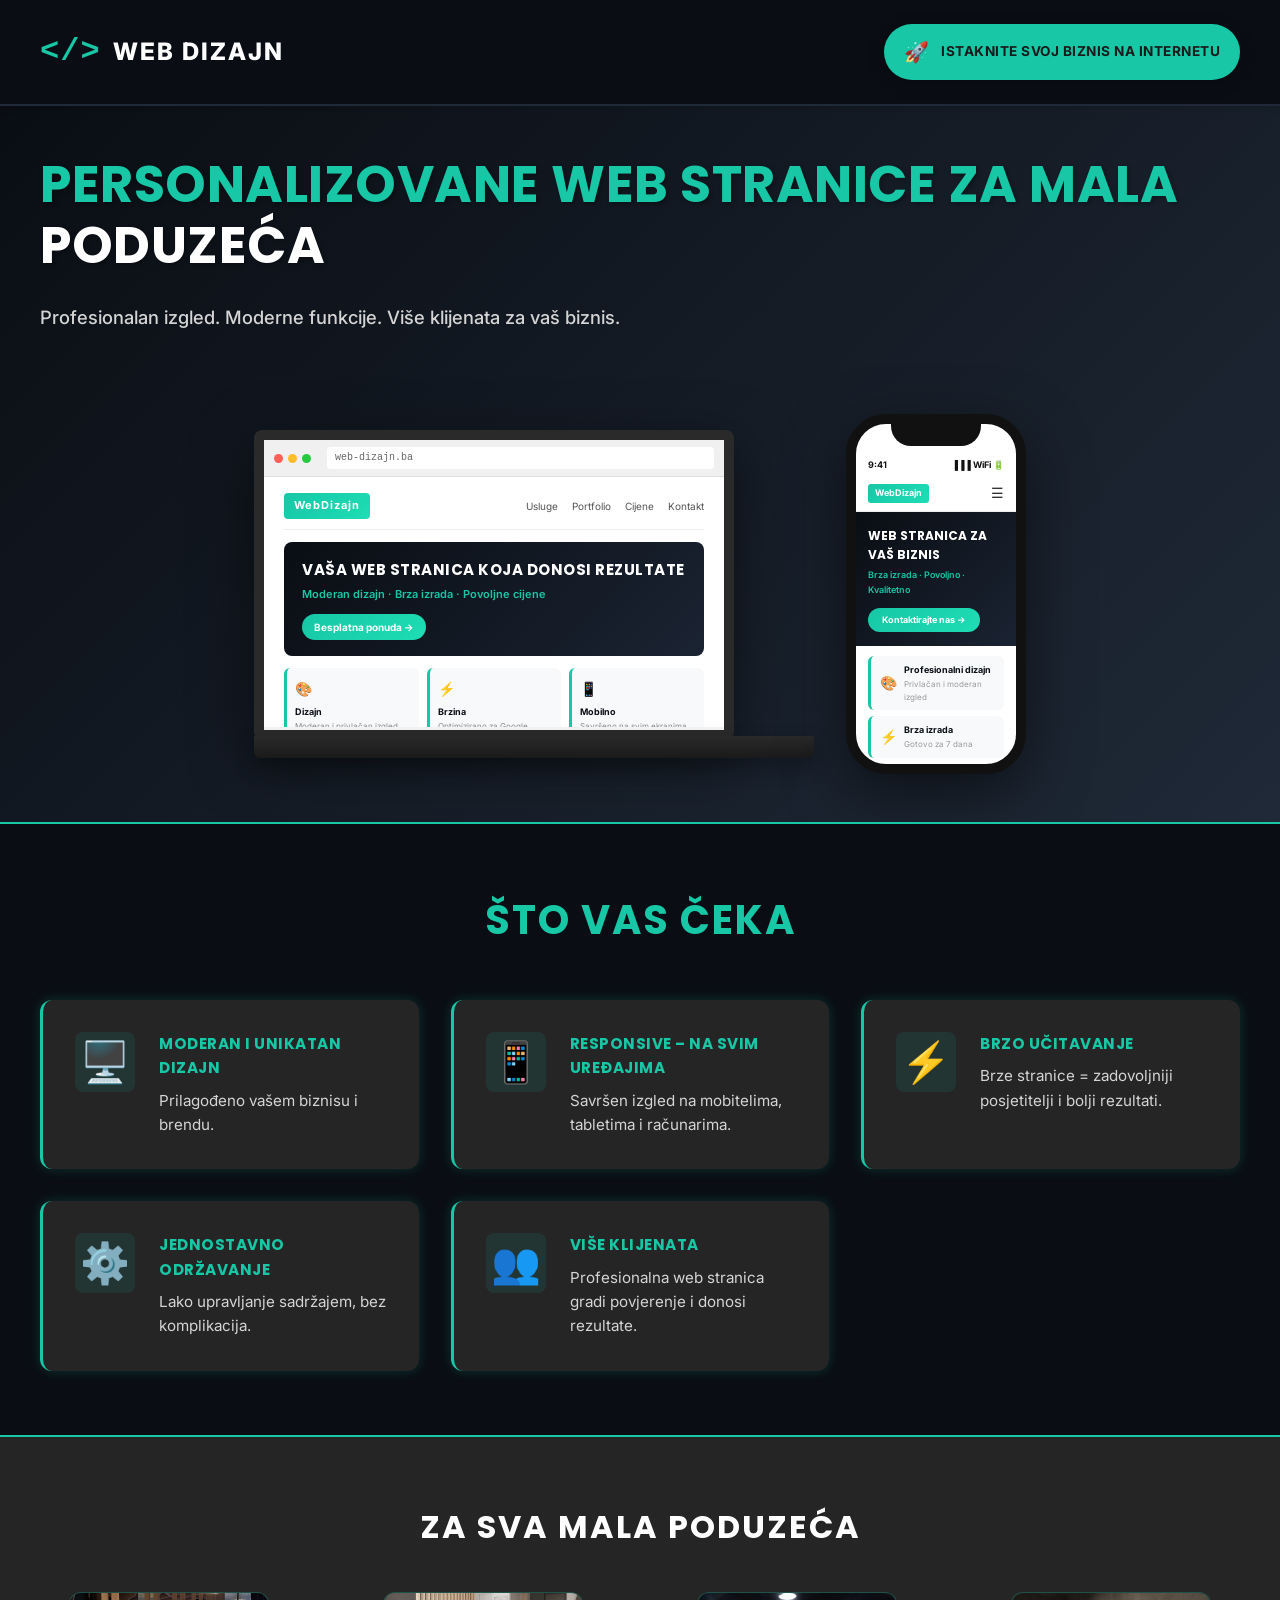
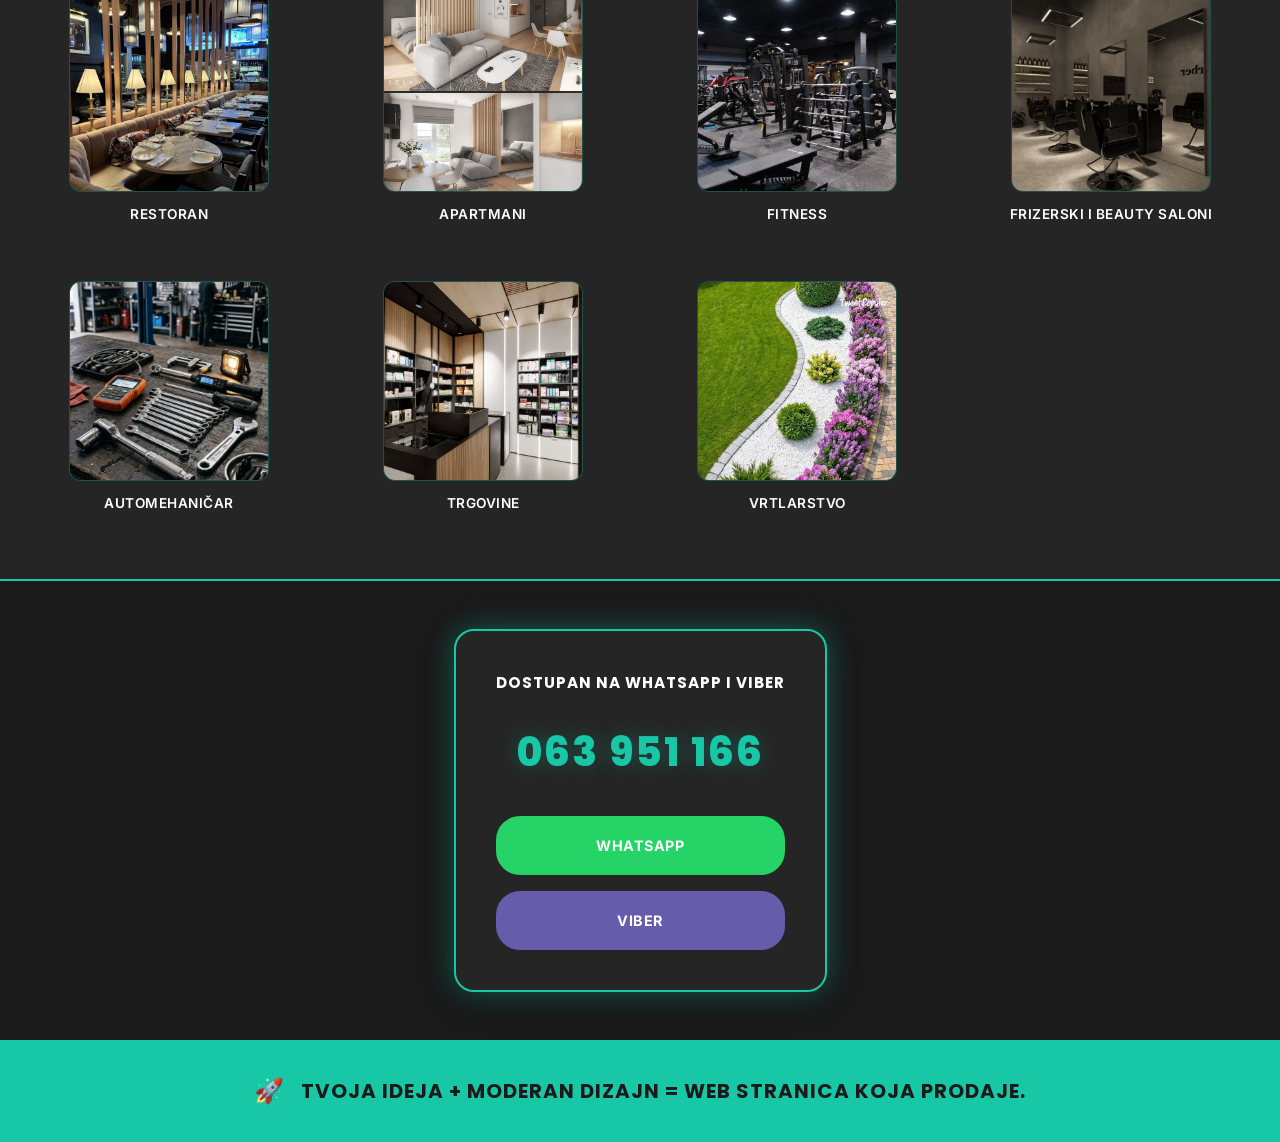
==== commit 7e499a5e: "upd" ====
--- a/index.html
+++ b/index.html
@@ -54,21 +54,53 @@
                 </div>
                 <div class="screen-content">
                   <div class="content-header">
-                    <div class="logo-demo"></div>
+                    <div class="logo-demo">WebDizajn</div>
                     <div class="nav-items">
-                      <div></div>
-                      <div></div>
-                      <div></div>
-                    </div>
-                  </div>
-                  <div class="content-hero">
-                    <h2>VAŠA WEB STRANICA</h2>
-                    <p>Koja donosi rezultate</p>
-                  </div>
-                  <div class="content-features">
-                    <div class="feature-bar"></div>
-                    <div class="feature-bar"></div>
-                    <div class="feature-bar short"></div>
+                      <span>Usluge</span>
+                      <span>Portfolio</span>
+                      <span>Cijene</span>
+                      <span>Kontakt</span>
+                    </div>
+                  </div>
+                  <div class="content-hero-section">
+                    <h2>Vaša web stranica koja donosi rezultate</h2>
+                    <p>Moderan dizajn · Brza izrada · Povoljne cijene</p>
+                    <a class="cta-btn" href="#">Besplatna ponuda →</a>
+                  </div>
+                  <div class="content-cards">
+                    <div class="mini-card">
+                      <div class="mini-card-icon">🎨</div>
+                      <div class="mini-card-title">Dizajn</div>
+                      <div class="mini-card-text">
+                        Moderan i privlačan izgled
+                      </div>
+                    </div>
+                    <div class="mini-card">
+                      <div class="mini-card-icon">⚡</div>
+                      <div class="mini-card-title">Brzina</div>
+                      <div class="mini-card-text">Optimizirano za Google</div>
+                    </div>
+                    <div class="mini-card">
+                      <div class="mini-card-icon">📱</div>
+                      <div class="mini-card-title">Mobilno</div>
+                      <div class="mini-card-text">
+                        Savršeno na svim ekranima
+                      </div>
+                    </div>
+                  </div>
+                  <div class="content-stats">
+                    <div class="stat-item">
+                      <div class="stat-num">150+</div>
+                      <div class="stat-label">Zadovoljnih klijenata</div>
+                    </div>
+                    <div class="stat-item">
+                      <div class="stat-num">5★</div>
+                      <div class="stat-label">Prosječna ocjena</div>
+                    </div>
+                    <div class="stat-item">
+                      <div class="stat-num">7 dana</div>
+                      <div class="stat-label">Prosječna izrada</div>
+                    </div>
                   </div>
                 </div>
               </div>
@@ -77,22 +109,49 @@
 
             <!-- iPhone Mockup -->
             <div class="iphone-mockup">
-              <div class="iphone-notch"></div>
               <div class="iphone-screen">
+                <div class="iphone-notch"></div>
                 <div class="phone-content">
-                  <div class="phone-header">
+                  <div class="phone-status">
                     <span>9:41</span>
-                  </div>
-                  <div class="phone-body">
-                    <div class="phone-logo"></div>
-                    <h2>Vaša Web Stranica</h2>
-                    <h3>Prilagođeno za sve uređaje</h3>
-                    <p>Savršeno na svim uređajima</p>
-                    <div class="phone-button"></div>
+                    <span>▐▐▐ WiFi 🔋</span>
+                  </div>
+                  <div class="phone-nav">
+                    <div class="phone-nav-logo">WebDizajn</div>
+                    <div class="phone-nav-menu">☰</div>
+                  </div>
+                  <div class="phone-hero">
+                    <h3>Web stranica za vaš biznis</h3>
+                    <p>Brza izrada · Povoljno · Kvalitetno</p>
+                    <span class="phone-cta">Kontaktirajte nas →</span>
+                  </div>
+                  <div class="phone-cards">
+                    <div class="phone-card">
+                      <div class="phone-card-icon">🎨</div>
+                      <div class="phone-card-info">
+                        <div class="phone-card-title">Profesionalni dizajn</div>
+                        <div class="phone-card-text">
+                          Privlačan i moderan izgled
+                        </div>
+                      </div>
+                    </div>
+                    <div class="phone-card">
+                      <div class="phone-card-icon">⚡</div>
+                      <div class="phone-card-info">
+                        <div class="phone-card-title">Brza izrada</div>
+                        <div class="phone-card-text">Gotovo za 7 dana</div>
+                      </div>
+                    </div>
+                    <div class="phone-card">
+                      <div class="phone-card-icon">📈</div>
+                      <div class="phone-card-info">
+                        <div class="phone-card-title">SEO optimizacija</div>
+                        <div class="phone-card-text">Vidljivost na Googleu</div>
+                      </div>
+                    </div>
                   </div>
                 </div>
               </div>
-              <div class="iphone-home-button"></div>
             </div>
           </div>
         </div>
@@ -154,6 +213,12 @@
         <div class="industries-icons">
           <div class="industry-item">
             <div class="industry-icon">
+              <img src="photos/restoran.jpeg" alt="Restoran" />
+            </div>
+            <span>Restoran</span>
+          </div>
+          <div class="industry-item">
+            <div class="industry-icon">
               <img src="photos/apartman.jpeg" alt="Apartmani" />
             </div>
             <span>Apartmani</span>
@@ -168,13 +233,13 @@
             <div class="industry-icon">
               <img src="photos/frizerski.jpeg" alt="Saloni" />
             </div>
-            <span>Saloni</span>
+            <span>Frizerski i Beauty saloni</span>
           </div>
           <div class="industry-item">
             <div class="industry-icon">
               <img src="photos/mehanicar.jpeg" alt="Obrti" />
             </div>
-            <span>Obrti</span>
+            <span>Automehaničar</span>
           </div>
           <div class="industry-item">
             <div class="industry-icon">
@@ -186,7 +251,7 @@
             <div class="industry-icon">
               <img src="photos/vrtlar.jpeg" alt="Vrtlar" />
             </div>
-            <span>Vrtlar</span>
+            <span>Vrtlarstvo</span>
           </div>
         </div>
       </div>
--- a/styles.css
+++ b/styles.css
@@ -206,31 +206,451 @@
   justify-content: center;
   perspective: 1200px;
 }
+/* ============================================
+   MOCKUP CONTAINER - RESPONSIVE
+   ============================================ */
 
 .mockup-container {
   display: flex;
-<<<<<<< HEAD
-  gap: 1.5rem;
-=======
   flex-direction: row;
   gap: 2rem;
->>>>>>> a600407 (Upd2)
+  align-items: center;
+  justify-content: center;
+  flex-wrap: wrap;
+  width: 100%;
+}
+
+/* ============================================
+   LAPTOP MOCKUP
+   ============================================ */
+
+.laptop-mockup {
+  perspective: 1000px;
+  transform-style: preserve-3d;
+  animation: rotateInLaptop 1.2s ease-out;
+  flex-shrink: 0;
+}
+
+@keyframes rotateInLaptop {
+  from {
+    opacity: 0;
+    transform: rotateX(20deg) rotateY(-25deg) translateZ(-50px);
+  }
+  to {
+    opacity: 1;
+    transform: rotateX(5deg) rotateY(-15deg) translateZ(0);
+  }
+}
+
+.laptop-screen {
+  width: 480px;
+  height: 310px;
+  background: #f5f5f5;
+  border-radius: 8px;
+  overflow: hidden;
+  box-shadow: 0 20px 60px rgba(0, 0, 0, 0.5);
+  border: 10px solid #2a2a2a;
+}
+
+.browser-bar {
+  background: #f0f0f0;
+  padding: 7px 10px;
+  display: flex;
+  align-items: center;
+  gap: 8px;
+  border-bottom: 1px solid #ddd;
+}
+
+.browser-buttons {
+  display: flex;
+  gap: 5px;
+}
+
+.browser-buttons span {
+  width: 9px;
+  height: 9px;
+  border-radius: 50%;
+}
+
+.browser-buttons span:nth-child(1) {
+  background: #ff5f56;
+}
+.browser-buttons span:nth-child(2) {
+  background: #ffbd2e;
+}
+.browser-buttons span:nth-child(3) {
+  background: #27c93f;
+}
+
+.browser-url {
+  flex: 1;
+  font-size: 10px;
+  color: #666;
+  font-family: monospace;
+  background: white;
+  padding: 3px 8px;
+  border-radius: 4px;
+  margin-left: 8px;
+}
+
+.screen-content {
+  padding: 16px 20px;
+  height: calc(100% - 40px);
+  background: white;
+  display: flex;
+  flex-direction: column;
+  gap: 12px;
+  box-sizing: border-box;
+  overflow: hidden;
+}
+
+.content-header {
+  display: flex;
+  justify-content: space-between;
+  align-items: center;
+  padding-bottom: 10px;
+  border-bottom: 1px solid #eee;
+}
+
+.logo-demo {
+  background: linear-gradient(135deg, #17c7a6, #1eddb5);
+  border-radius: 4px;
+  padding: 4px 10px;
+  font-size: 11px;
+  font-weight: 700;
+  color: white;
+  letter-spacing: 1px;
+}
+
+.nav-items {
+  display: flex;
+  gap: 14px;
+}
+
+.nav-items span {
+  font-size: 10px;
+  color: #555;
+  cursor: pointer;
+}
+
+.nav-items span:hover {
+  color: #17c7a6;
+}
+
+.content-hero-section {
+  background: linear-gradient(135deg, #0a0e14, #1a2332);
+  border-radius: 8px;
+  padding: 16px 18px;
+  color: white;
+}
+
+.content-hero-section h2 {
+  font-size: 15px;
+  font-weight: 700;
+  margin: 0 0 4px;
+  color: white;
+  text-transform: uppercase;
+  letter-spacing: 0.5px;
+}
+
+.content-hero-section p {
+  font-size: 11px;
+  color: #17c7a6;
+  margin: 0 0 10px;
+  font-weight: 600;
+}
+
+.cta-btn {
+  display: inline-block;
+  background: linear-gradient(135deg, #17c7a6, #1eddb5);
+  color: white;
+  font-size: 10px;
+  font-weight: 700;
+  padding: 5px 12px;
+  border-radius: 20px;
+  text-decoration: none;
+}
+
+.content-cards {
+  display: grid;
+  grid-template-columns: repeat(3, 1fr);
+  gap: 8px;
+}
+
+.mini-card {
+  background: #f8f9fa;
+  border-radius: 6px;
+  padding: 10px 8px;
+  border-left: 3px solid #17c7a6;
+}
+
+.mini-card-icon {
+  font-size: 14px;
+  margin-bottom: 4px;
+}
+
+.mini-card-title {
+  font-size: 9px;
+  font-weight: 700;
+  color: #0a0e14;
+  margin-bottom: 2px;
+}
+
+.mini-card-text {
+  font-size: 8px;
+  color: #888;
+  line-height: 1.4;
+}
+
+.content-stats {
+  display: grid;
+  grid-template-columns: repeat(3, 1fr);
+  gap: 8px;
+}
+
+.stat-item {
+  text-align: center;
+}
+
+.stat-num {
+  font-size: 16px;
+  font-weight: 700;
+  color: #17c7a6;
+}
+
+.stat-label {
+  font-size: 8px;
+  color: #999;
+}
+
+.laptop-base {
+  width: 560px;
+  height: 22px;
+  background: linear-gradient(180deg, #2a2a2a, #1a1a1a);
+  border-radius: 0 0 6px 6px;
+  margin-top: -4px;
+  box-shadow: 0 8px 20px rgba(0, 0, 0, 0.3);
+}
+
+/* ============================================
+   IPHONE MOCKUP
+   ============================================ */
+
+.iphone-mockup {
+  animation: rotateInPhone 1.2s ease-out;
+  flex-shrink: 0;
+}
+
+@keyframes rotateInPhone {
+  from {
+    opacity: 0;
+    transform: rotateX(20deg) rotateY(25deg) translateZ(-50px);
+  }
+  to {
+    opacity: 1;
+    transform: rotateX(5deg) rotateY(15deg) translateZ(0);
+  }
+}
+
+.iphone-screen {
+  width: 180px;
+  height: 360px;
+  background: white;
+  border-radius: 40px;
+  border: 10px solid #111;
+  overflow: hidden;
+  position: relative;
+  box-shadow: 0 20px 60px rgba(0, 0, 0, 0.5);
+}
+
+.iphone-notch {
+  position: absolute;
+  top: 0;
+  left: 50%;
+  transform: translateX(-50%);
+  width: 90px;
+  height: 22px;
+  background: #111;
+  border-radius: 0 0 20px 20px;
+  z-index: 10;
+}
+
+.phone-content {
+  width: 100%;
+  height: 100%;
+  display: flex;
+  flex-direction: column;
+  padding-top: 30px;
+  box-sizing: border-box;
+  overflow: hidden;
+}
+
+.phone-status {
+  display: flex;
+  justify-content: space-between;
+  align-items: center;
+  padding: 4px 12px;
+  font-size: 9px;
+  font-weight: 700;
+  color: #111;
+}
+
+.phone-nav {
+  display: flex;
+  justify-content: space-between;
+  align-items: center;
+  padding: 6px 12px;
+  border-bottom: 1px solid #eee;
+}
+
+.phone-nav-logo {
+  background: linear-gradient(135deg, #17c7a6, #1eddb5);
+  border-radius: 3px;
+  padding: 2px 7px;
+  font-size: 9px;
+  font-weight: 700;
+  color: white;
+}
+
+.phone-nav-menu {
+  font-size: 14px;
+  color: #333;
+}
+
+.phone-hero {
+  background: linear-gradient(135deg, #0a0e14, #1a2332);
+  padding: 14px 12px;
+}
+
+.phone-hero h3 {
+  font-size: 12px;
+  font-weight: 700;
+  color: white;
+  margin: 0 0 4px;
+  text-transform: uppercase;
+}
+
+.phone-hero p {
+  font-size: 9px;
+  color: #17c7a6;
+  margin: 0 0 8px;
+  font-weight: 600;
+}
+
+.phone-cta {
+  background: linear-gradient(135deg, #17c7a6, #1eddb5);
+  color: white;
+  font-size: 9px;
+  font-weight: 700;
+  padding: 5px 14px;
+  border-radius: 20px;
+  display: inline-block;
+}
+
+.phone-cards {
+  display: flex;
+  flex-direction: column;
+  gap: 6px;
+  padding: 10px 12px;
+  flex: 1;
+  overflow: hidden;
+}
+
+.phone-card {
+  background: #f8f9fa;
+  border-radius: 6px;
+  padding: 7px 9px;
+  display: flex;
+  align-items: center;
+  gap: 7px;
+  border-left: 3px solid #17c7a6;
+}
+
+.phone-card-icon {
+  font-size: 14px;
+}
+
+.phone-card-info {
+  flex: 1;
+}
+
+.phone-card-title {
+  font-size: 9px;
+  font-weight: 700;
+  color: #0a0e14;
+}
+
+.phone-card-text {
+  font-size: 8px;
+  color: #999;
+}
+
+.iphone-home-button {
+  width: 120px;
+  height: 18px;
+  background: #111;
+  border-radius: 20px;
+  margin: 6px auto 0;
+}
+
+/* ============================================
+   RESPONSIVE - MOBILNI PRIKAZ
+   ============================================ */
+
+@media (max-width: 768px) {
+  .mockup-container {
+    flex-direction: column;
+    align-items: center;
+  }
+
+  .laptop-screen {
+    width: 320px;
+    height: 210px;
+  }
+
+  .laptop-base {
+    width: 380px;
+  }
+
+  .content-hero-section h2 {
+    font-size: 12px;
+  }
+
+  .content-cards {
+    grid-template-columns: repeat(2, 1fr);
+  }
+
+  .stat-num {
+    font-size: 13px;
+  }
+
+  .laptop-mockup {
+    transform: none;
+    animation: none;
+  }
+
+  .iphone-mockup {
+    transform: none;
+    animation: none;
+  }
+}
+/*
+.mockup-container {
+  display: flex;
+  flex-direction: column;
+  gap: 2rem;
   align-items: flex-end;
   justify-content: center;
   perspective: 1200px;
   position: relative;
   width: 100%;
-<<<<<<< HEAD
-  min-height: auto;
-=======
   max-height: 400px;
->>>>>>> a600407 (Upd2)
   flex-wrap: wrap;
 }
 
-/* ============================================
+============================================
    Laptop Mockup
-   ============================================ */
+   ============================================ 
 
 .laptop-mockup {
   perspective: 1000px;
@@ -250,15 +670,8 @@
 }
 
 .laptop-screen {
-<<<<<<< HEAD
-  width: 100%;
-  max-width: 420px;
-  height: auto;
-  aspect-ratio: 420 / 280;
-=======
   width: 580px;
   height: 385px;
->>>>>>> a600407 (Upd2)
   background: linear-gradient(135deg, #f5f5f5 0%, #e8e8e8 100%);
   border-radius: 8px;
   overflow: hidden;
@@ -401,9 +814,9 @@
   filter: blur(4px);
 }
 
-/* ============================================
+ ============================================
    iPhone Mockup
-   ============================================ */
+   ============================================ 
 
 .iphone-mockup {
   width: 220px;
@@ -423,15 +836,8 @@
 }
 
 .iphone-screen {
-<<<<<<< HEAD
-  width: 100%;
-  max-width: 160px;
-  height: auto;
-  aspect-ratio: 160 / 320;
-=======
   width: 220px;
   height: 440px;
->>>>>>> a600407 (Upd2)
   background: white;
   border-radius: 50px;
   border: 12px solid #000;
@@ -518,6 +924,7 @@
   margin: 10px auto 0;
   box-shadow: inset 0 1px 2px rgba(255, 255, 255, 0.1);
 }
+*/
 
 /* ============================================
    Features Section
@@ -619,8 +1026,8 @@
 
 .industries-icons {
   display: grid;
-  grid-template-columns: repeat(auto-fit, minmax(120px, 1fr));
-  gap: 2rem;
+  grid-template-columns: repeat(auto-fit, minmax(250px, 1fr));
+  gap: 3.5rem;
   justify-items: center;
 }
 
@@ -641,8 +1048,10 @@
   display: flex;
   align-items: center;
   justify-content: center;
-  width: 150px;
-  height: 150px;
+  /* space between items */
+
+  width: 200px;
+  height: 200px;
   background-color: rgba(23, 199, 166, 0.1);
   border-radius: 12px;
   transition: var(--transition);
@@ -871,6 +1280,7 @@
     gap: 1rem;
     flex-direction: row;
     width: 100%;
+    max-height: 400px;
   }
 
   .mockup-container > div {
@@ -883,31 +1293,12 @@
   }
 
   .laptop-screen {
-    max-width: 100%;
-    width: 100%;
+    width: 380px;
+    height: 255px;
   }
 
   .iphone-mockup {
     max-width: 100%;
-  }
-
-  .iphone-screen {
-    max-width: 100%;
-    width: 100%;
-  }
-
-  .mockup-container {
-    max-height: 400px;
-    gap: 1rem;
-  }
-
-  .laptop-screen {
-    width: 380px;
-    height: 255px;
-  }
-
-  .iphone-mockup {
-    width: 170px;
   }
 
   .iphone-screen {
@@ -930,7 +1321,7 @@
 
   .industries-icons {
     grid-template-columns: repeat(3, 1fr);
-    gap: 1rem;
+    gap: 1.5rem;
   }
 
   .industry-icon {
@@ -1028,7 +1419,7 @@
 
   .industries-icons {
     grid-template-columns: repeat(2, 1fr);
-    gap: 0.75rem;
+    gap: 1rem;
   }
 
   .cta-box {
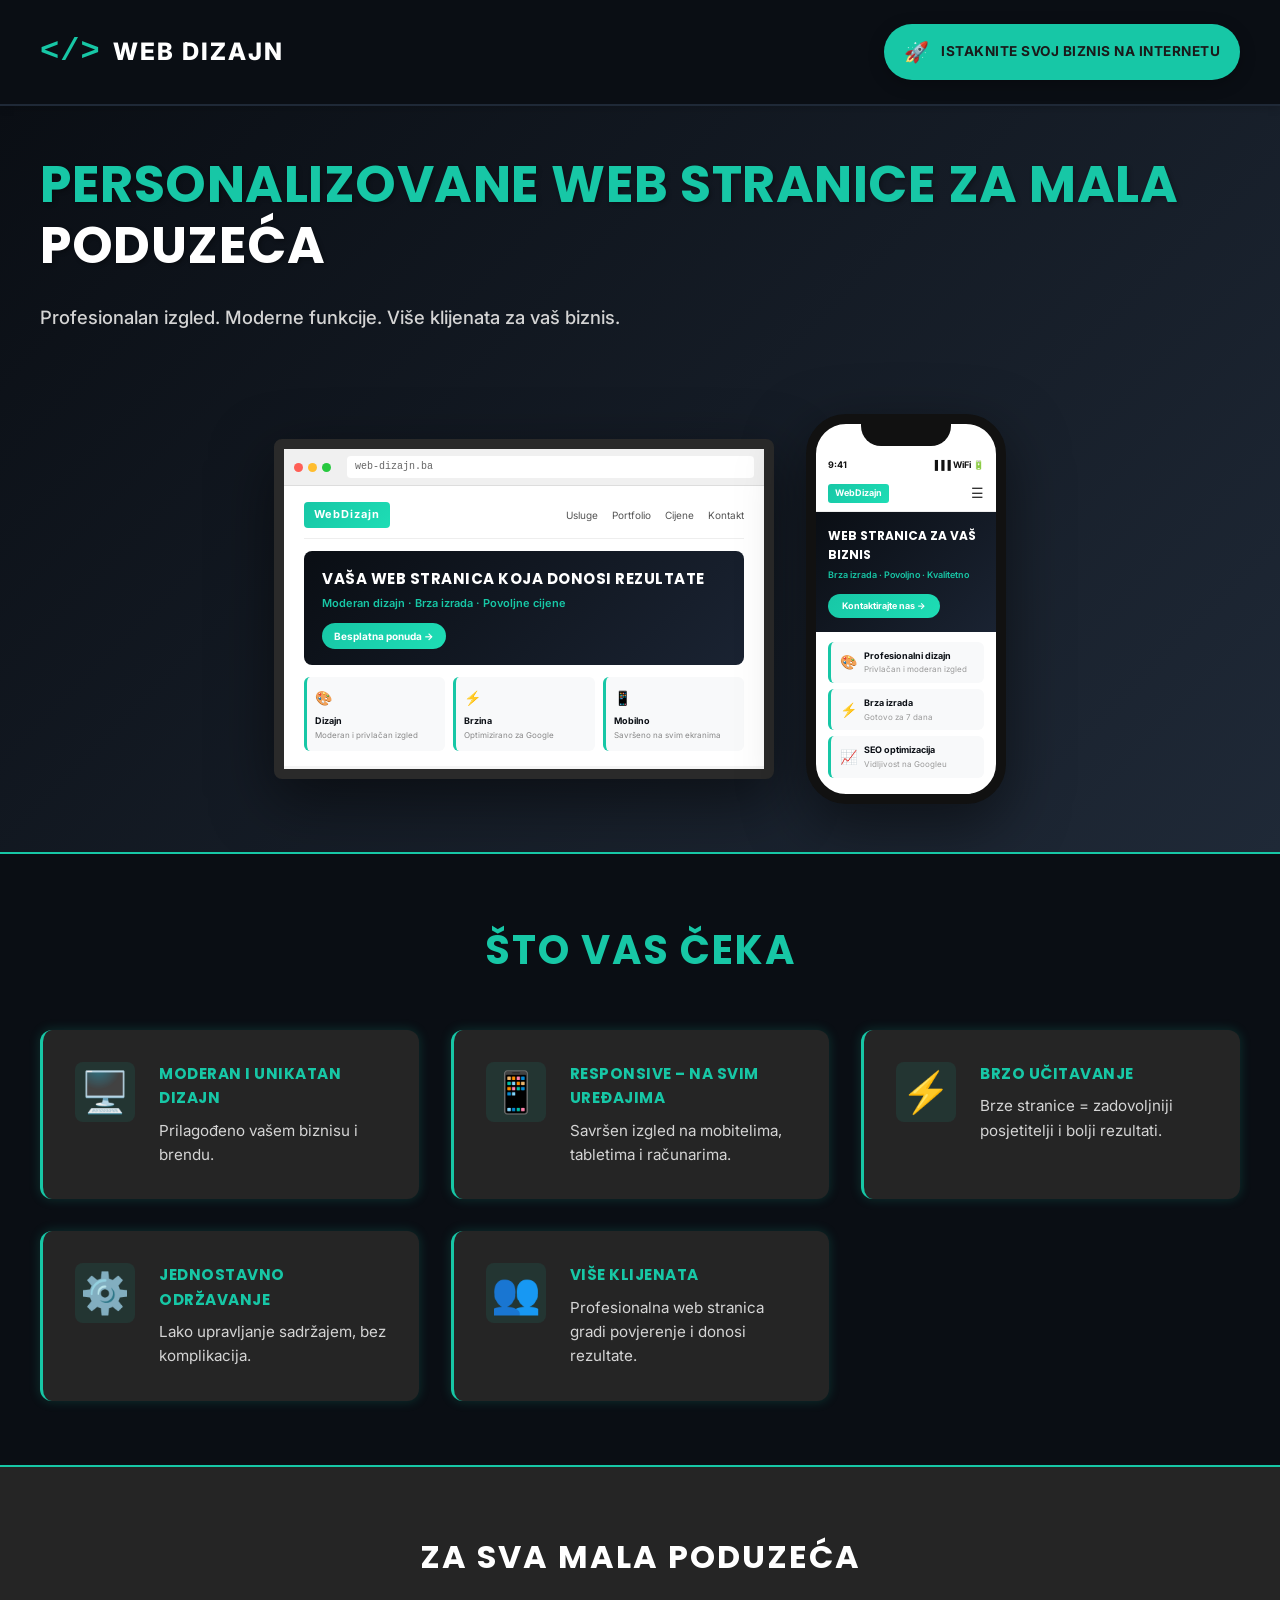
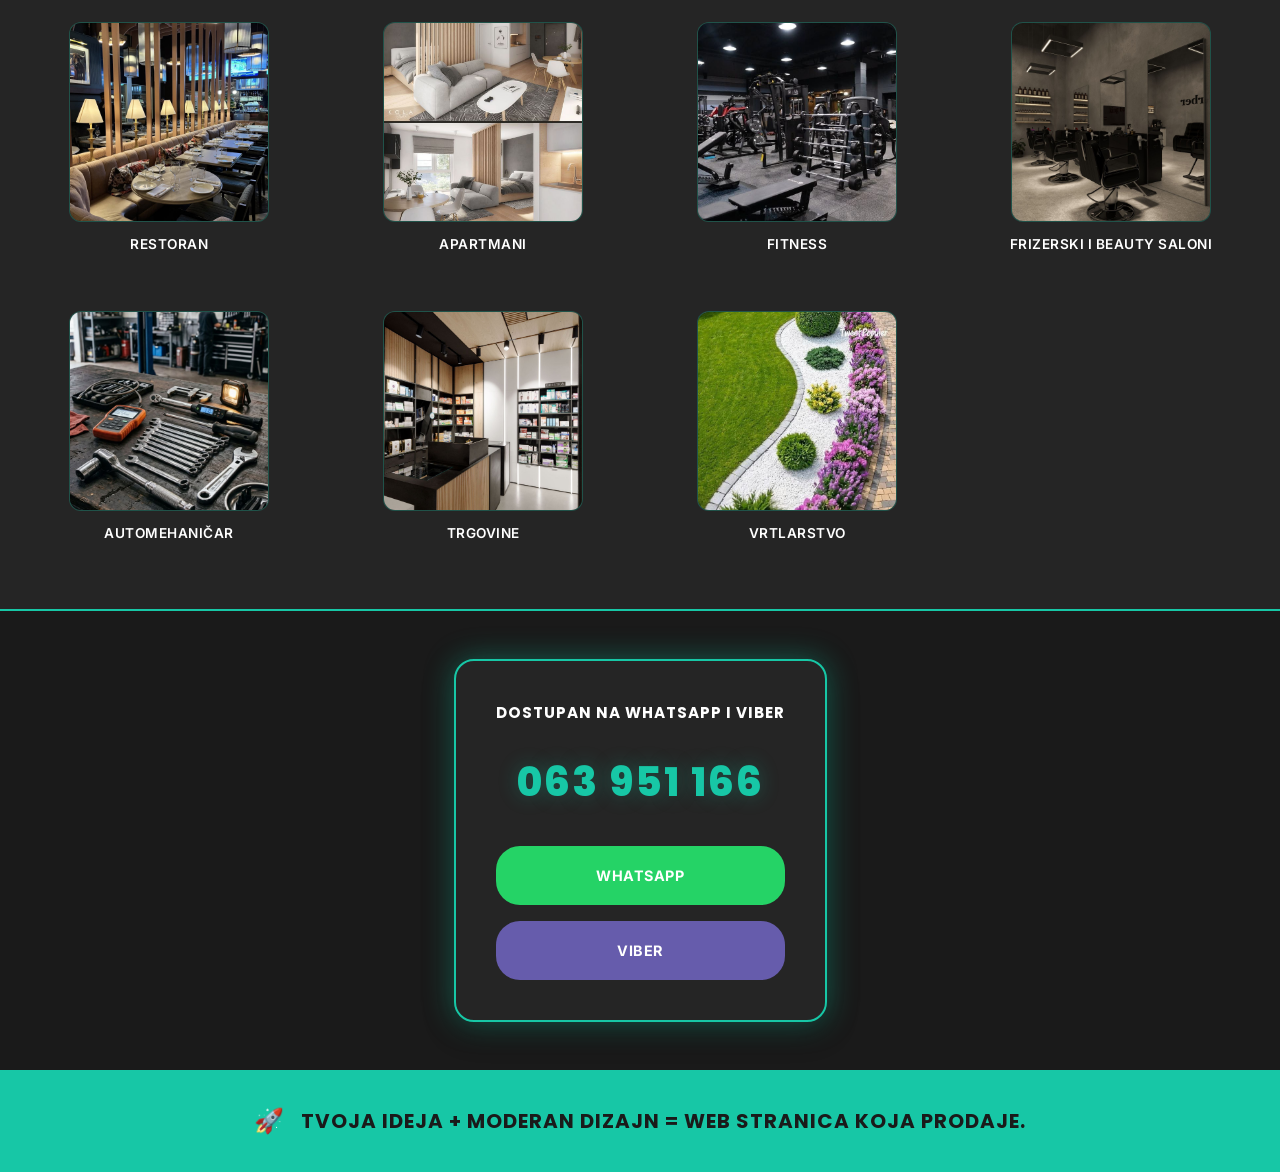
==== commit c4e00240: "upd6" ====
--- a/index.html
+++ b/index.html
@@ -104,7 +104,6 @@
                   </div>
                 </div>
               </div>
-              <div class="laptop-base"></div>
             </div>
 
             <!-- iPhone Mockup -->
--- a/styles.css
+++ b/styles.css
@@ -243,8 +243,8 @@
 }
 
 .laptop-screen {
-  width: 480px;
-  height: 310px;
+  width: 500px;
+  height: 340px;
   background: #f5f5f5;
   border-radius: 8px;
   overflow: hidden;
@@ -453,8 +453,8 @@
 }
 
 .iphone-screen {
-  width: 180px;
-  height: 360px;
+  width: 200px;
+  height: 390px;
   background: white;
   border-radius: 40px;
   border: 10px solid #111;
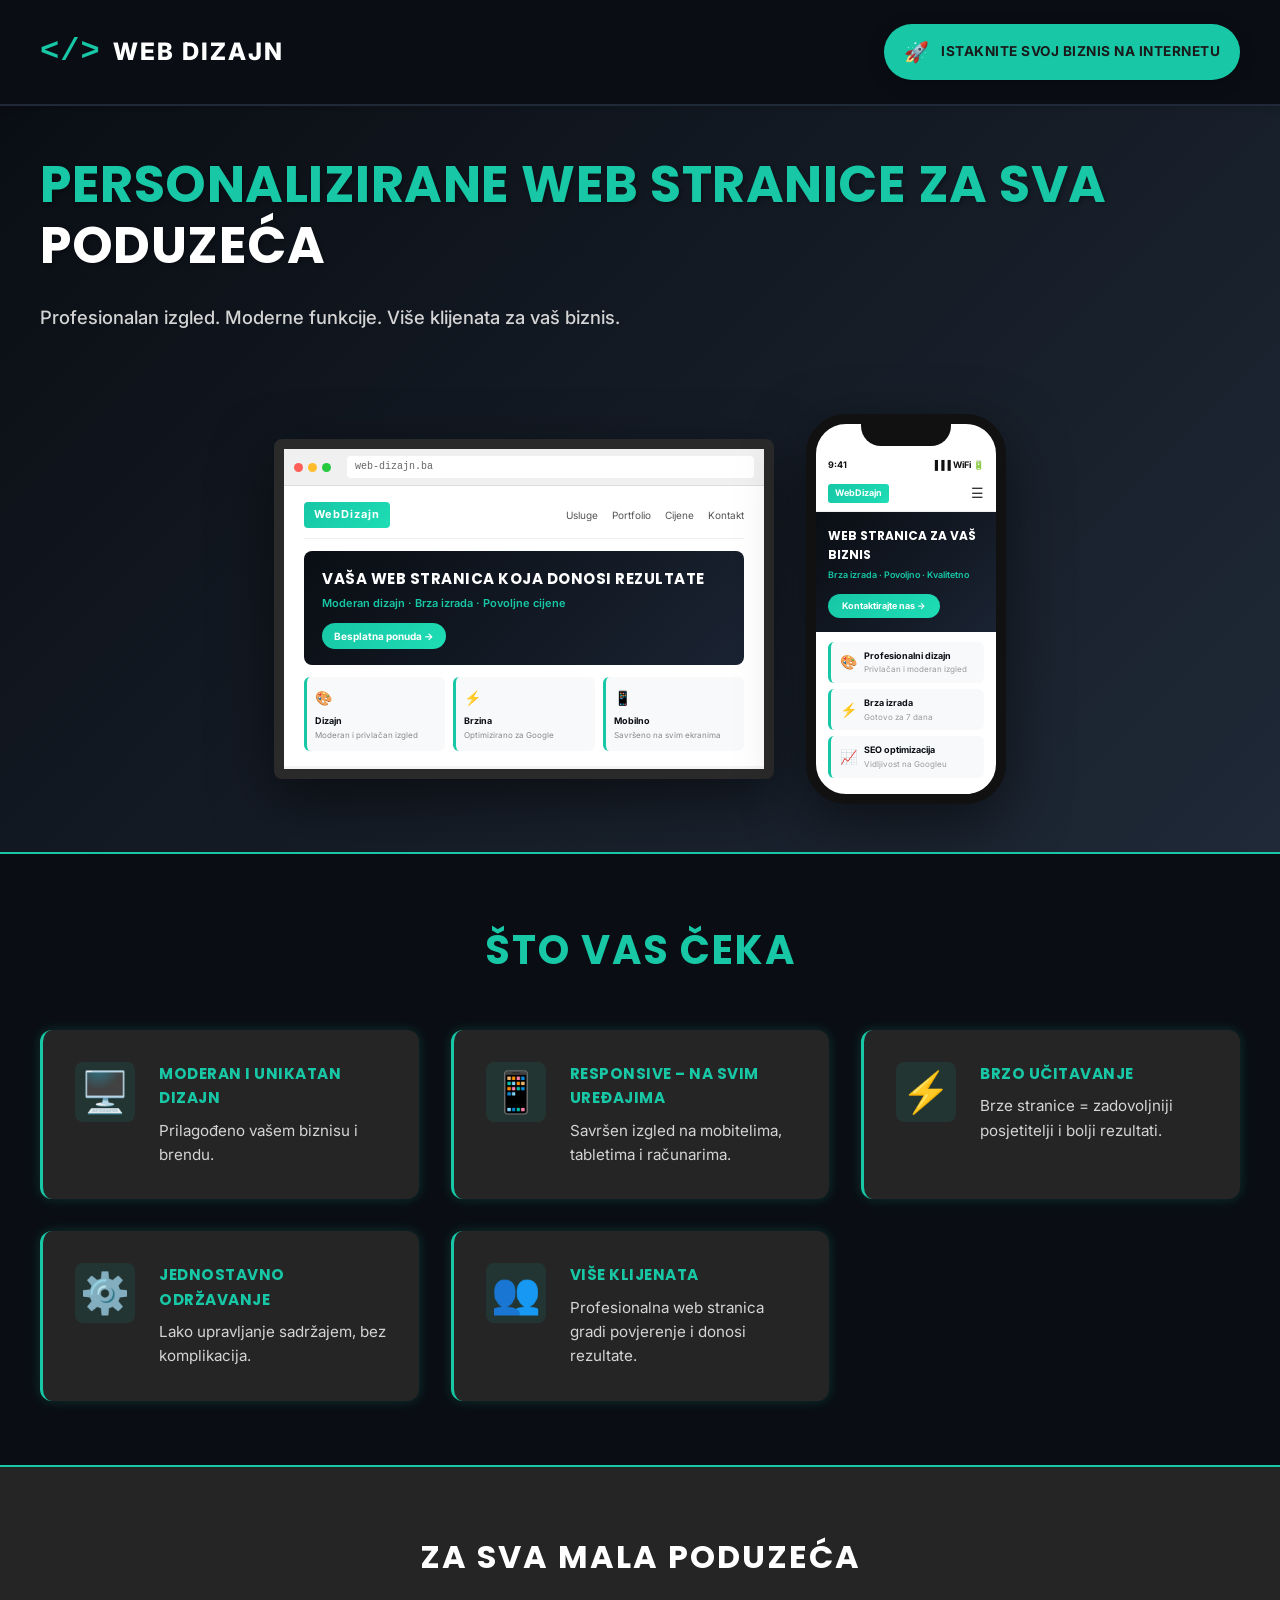
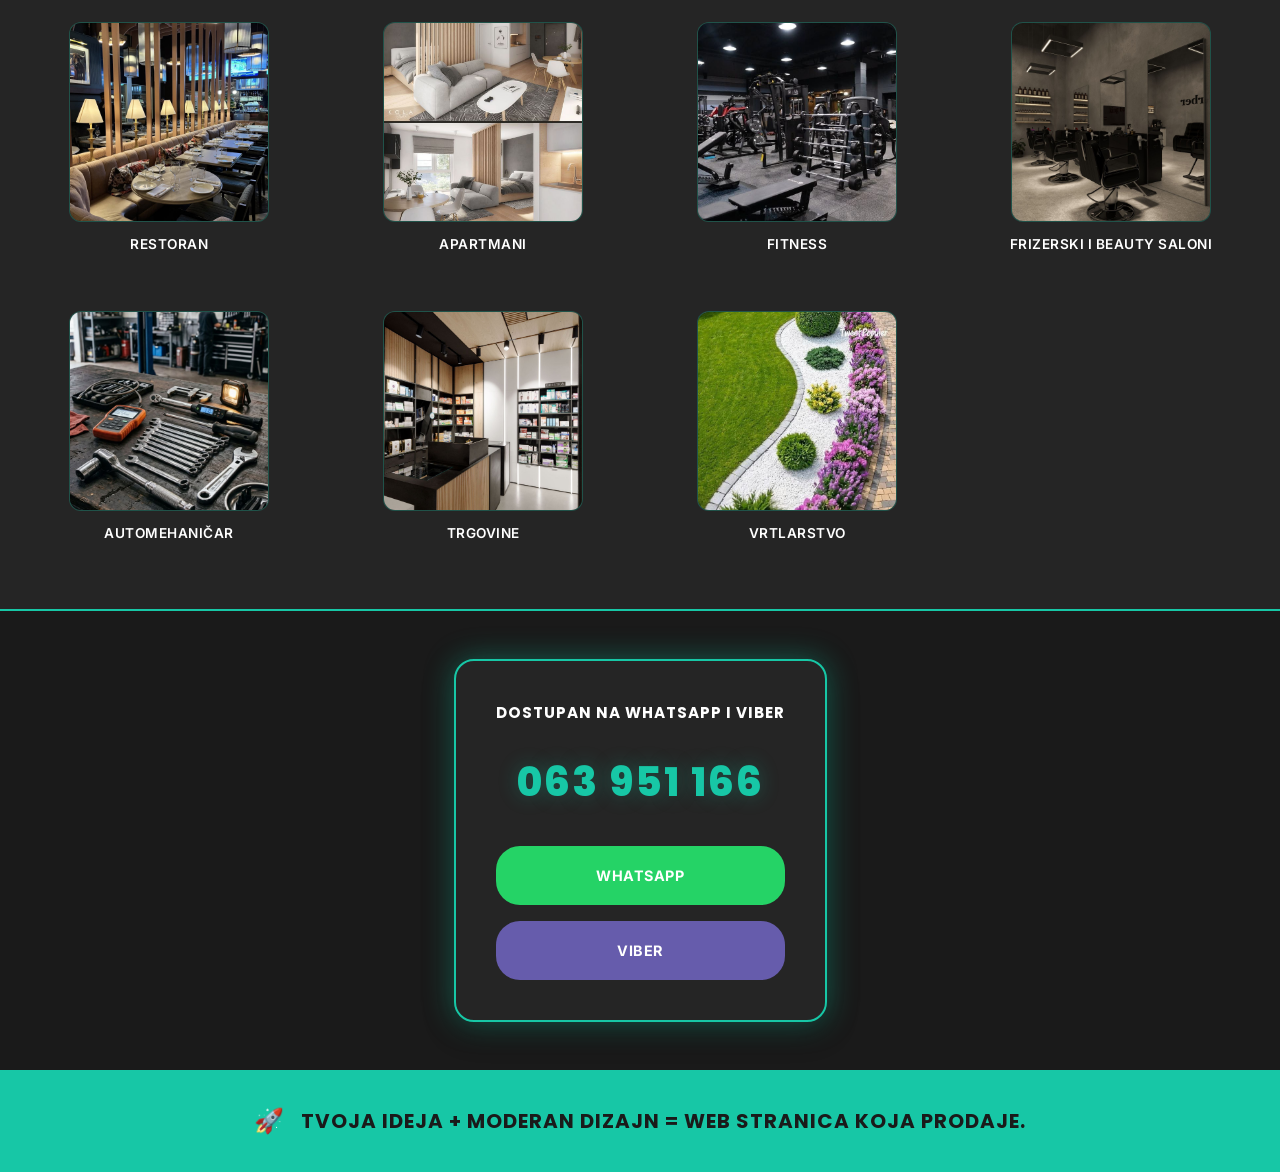
==== commit d726d182: "mmmm" ====
--- a/index.html
+++ b/index.html
@@ -3,7 +3,7 @@
   <head>
     <meta charset="UTF-8" />
     <meta name="viewport" content="width=device-width, initial-scale=1.0" />
-    <title>Web Dizajn - Profesionalne Web Stranice za Mala Poduzeća</title>
+    <title>Web Dizajn - Profesionalne Web Stranice za sva Poduzeća</title>
     <link rel="stylesheet" href="styles.css" />
     <link rel="preconnect" href="https://fonts.googleapis.com" />
     <link rel="preconnect" href="https://fonts.gstatic.com" crossorigin />
@@ -32,7 +32,7 @@
       <div class="hero-container">
         <div class="hero-content">
           <h1 class="hero-headline">
-            PERSONALIZOVANE WEB STRANICE ZA MALA PODUZEĆA
+            PERSONALIZIRANE WEB STRANICE ZA SVA PODUZEĆA
           </h1>
           <p class="hero-subtext">
             Profesionalan izgled. Moderne funkcije. Više klijenata za vaš
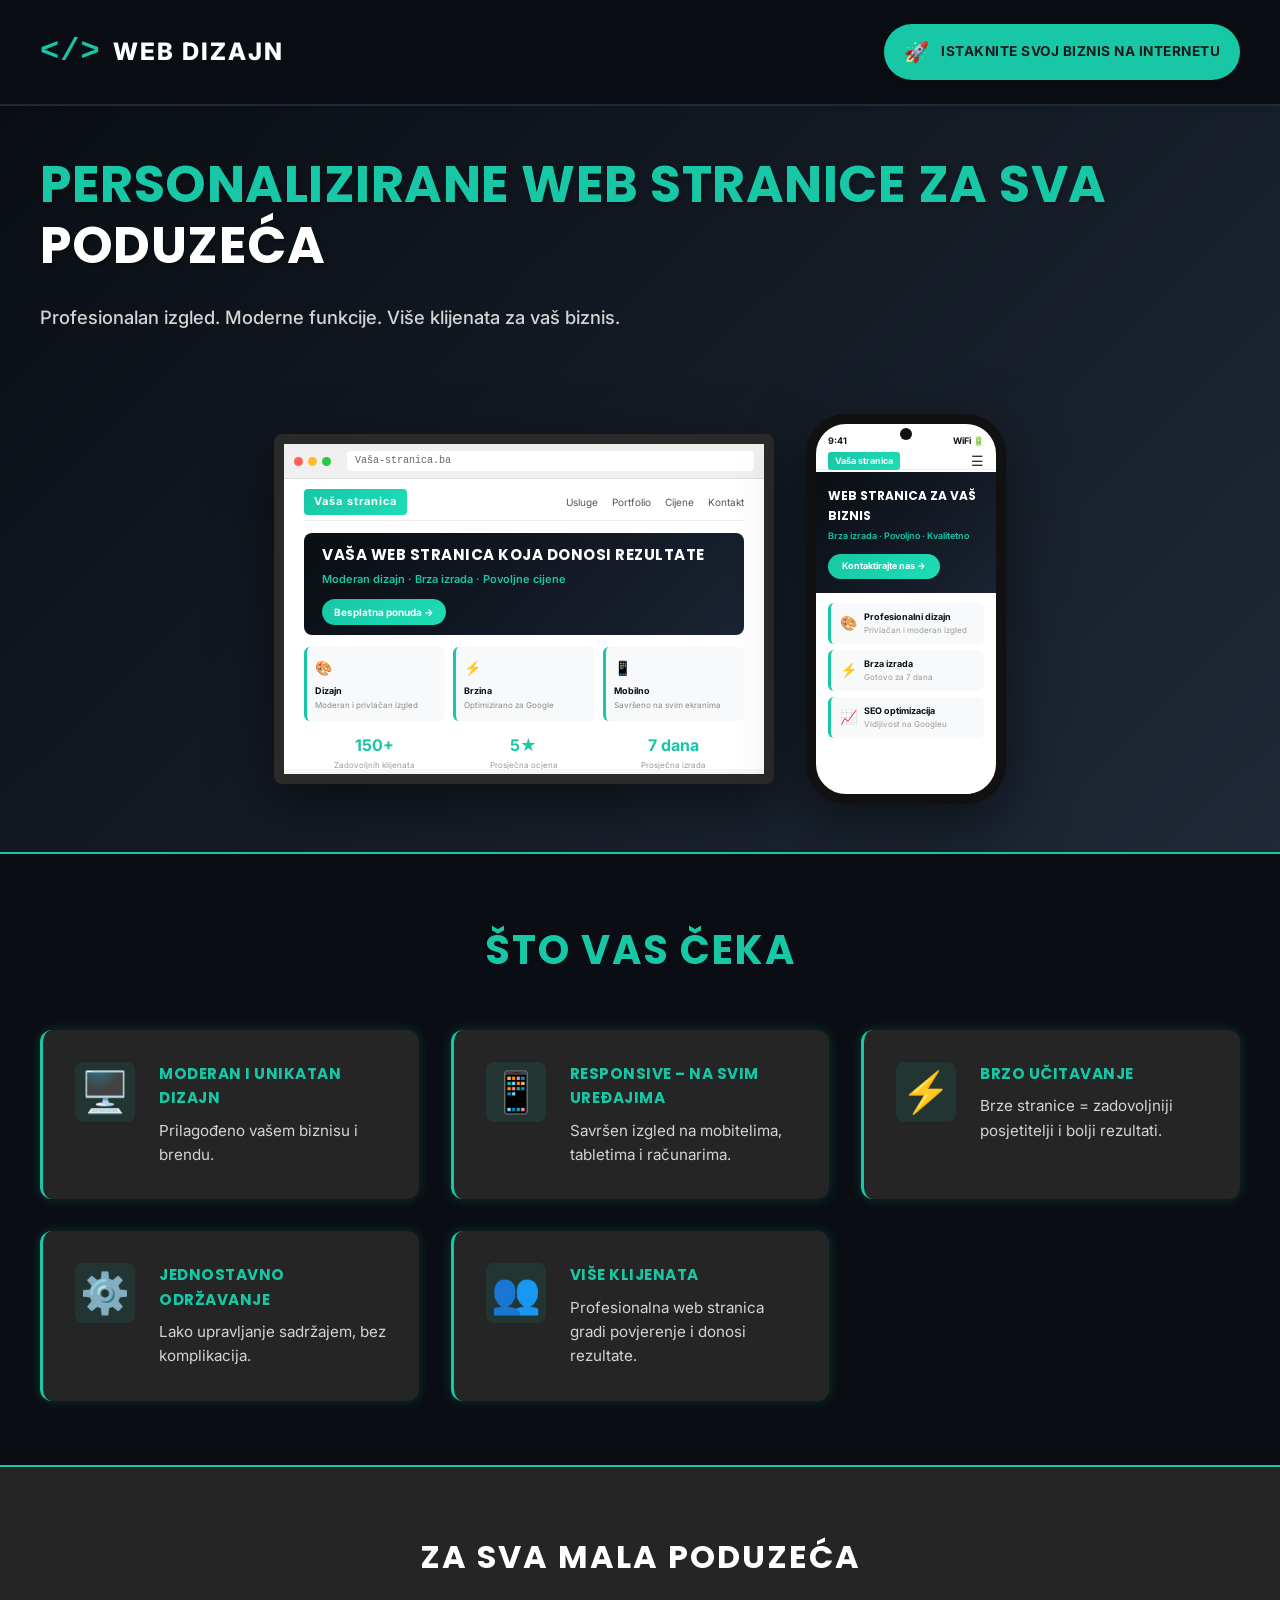
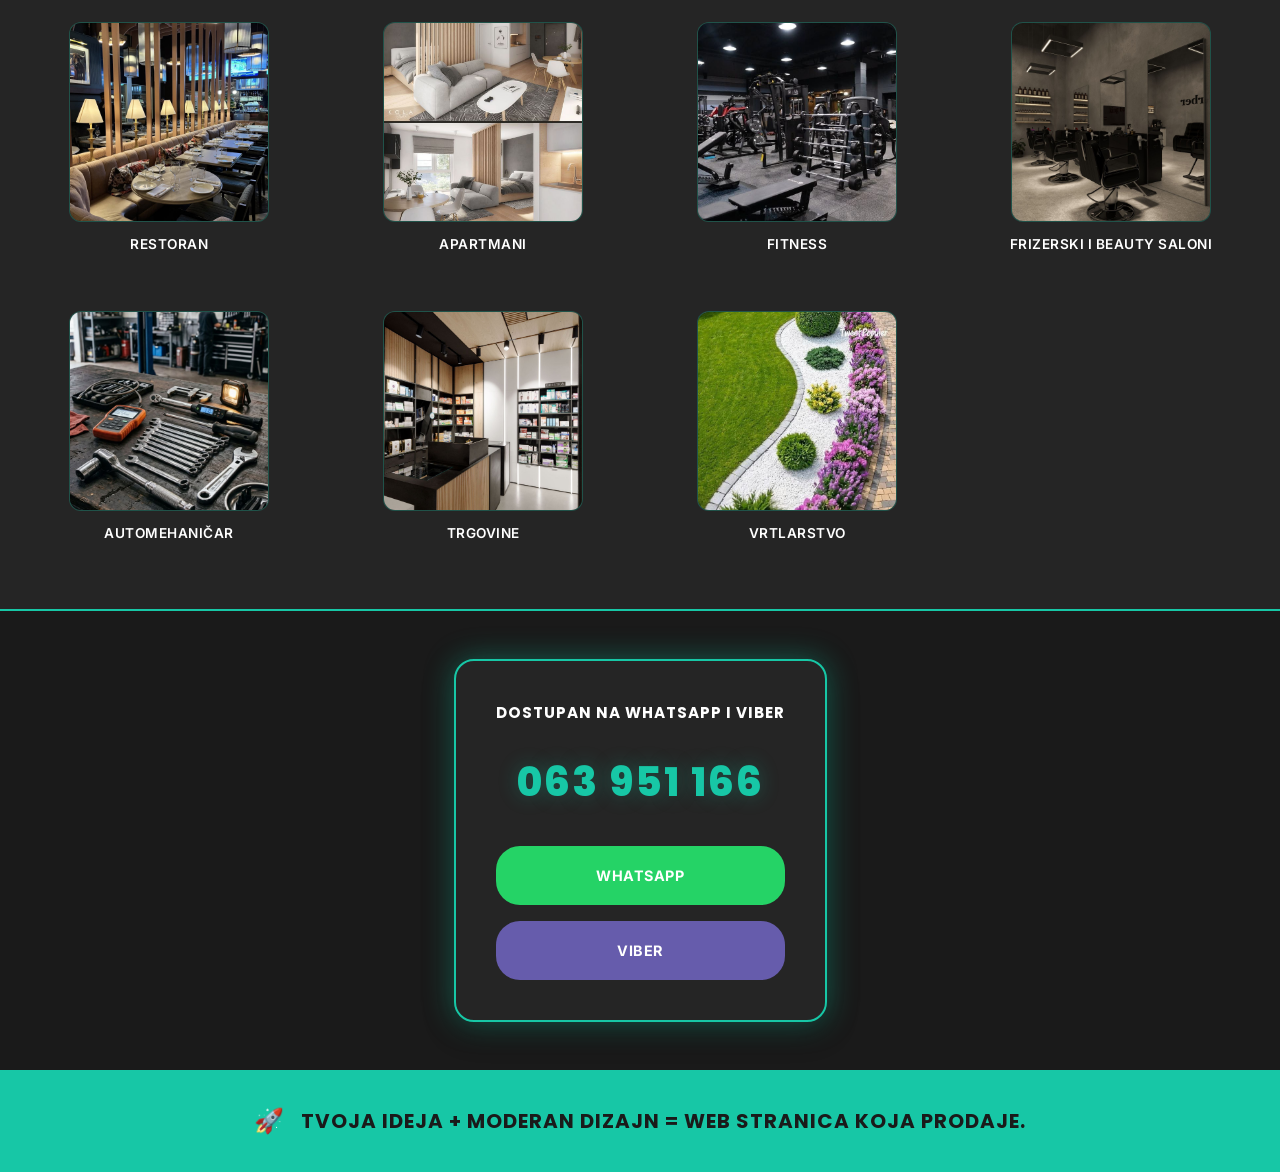
==== commit a8b7cfbe: "final" ====
--- a/index.html
+++ b/index.html
@@ -50,11 +50,11 @@
                     <span></span>
                     <span></span>
                   </div>
-                  <div class="browser-url">web-dizajn.ba</div>
+                  <div class="browser-url">Vaša-stranica.ba</div>
                 </div>
                 <div class="screen-content">
                   <div class="content-header">
-                    <div class="logo-demo">WebDizajn</div>
+                    <div class="logo-demo">Vaša stranica</div>
                     <div class="nav-items">
                       <span>Usluge</span>
                       <span>Portfolio</span>
@@ -113,10 +113,10 @@
                 <div class="phone-content">
                   <div class="phone-status">
                     <span>9:41</span>
-                    <span>▐▐▐ WiFi 🔋</span>
+                    <span> WiFi 🔋</span>
                   </div>
                   <div class="phone-nav">
-                    <div class="phone-nav-logo">WebDizajn</div>
+                    <div class="phone-nav-logo">Vaša stranica</div>
                     <div class="phone-nav-menu">☰</div>
                   </div>
                   <div class="phone-hero">
--- a/styles.css
+++ b/styles.css
@@ -244,7 +244,7 @@
 
 .laptop-screen {
   width: 500px;
-  height: 340px;
+  height: 350px;
   background: #f5f5f5;
   border-radius: 8px;
   overflow: hidden;
@@ -288,13 +288,13 @@
   color: #666;
   font-family: monospace;
   background: white;
-  padding: 3px 8px;
+  padding: 2px 8px;
   border-radius: 4px;
   margin-left: 8px;
 }
 
 .screen-content {
-  padding: 16px 20px;
+  padding: 10px 20px;
   height: calc(100% - 40px);
   background: white;
   display: flex;
@@ -308,7 +308,7 @@
   display: flex;
   justify-content: space-between;
   align-items: center;
-  padding-bottom: 10px;
+  padding-bottom: 5px;
   border-bottom: 1px solid #eee;
 }
 
@@ -340,7 +340,7 @@
 .content-hero-section {
   background: linear-gradient(135deg, #0a0e14, #1a2332);
   border-radius: 8px;
-  padding: 16px 18px;
+  padding: 10px 18px;
   color: white;
 }
 
@@ -461,18 +461,25 @@
   overflow: hidden;
   position: relative;
   box-shadow: 0 20px 60px rgba(0, 0, 0, 0.5);
+  padding-top: 0;
 }
 
 .iphone-notch {
   position: absolute;
   top: 0;
   left: 50%;
+  margin-top: 4px;
   transform: translateX(-50%);
-  width: 90px;
-  height: 22px;
+  width: 12px;
+  height: 12px;
   background: #111;
-  border-radius: 0 0 20px 20px;
+  border-radius: 50%;
   z-index: 10;
+}
+.iphone-wifi {
+  position: absolute;
+  height: 1px;
+  width: 1px;
 }
 
 .phone-content {
@@ -480,7 +487,7 @@
   height: 100%;
   display: flex;
   flex-direction: column;
-  padding-top: 30px;
+  padding-top: 10px;
   box-sizing: border-box;
   overflow: hidden;
 }
@@ -488,19 +495,22 @@
 .phone-status {
   display: flex;
   justify-content: space-between;
+  align-items: flex-start;
+  padding: 2px 12px 4px 12px;
+  padding-top: 0;
+  font-size: 9px;
+  font-weight: 700;
+  color: #111;
+}
+
+.phone-nav {
+  display: flex;
+  justify-content: space-between;
   align-items: center;
   padding: 4px 12px;
-  font-size: 9px;
-  font-weight: 700;
-  color: #111;
-}
-
-.phone-nav {
-  display: flex;
-  justify-content: space-between;
-  align-items: center;
-  padding: 6px 12px;
+  height: 18px;
   border-bottom: 1px solid #eee;
+  margin-bottom: 2px;
 }
 
 .phone-nav-logo {
